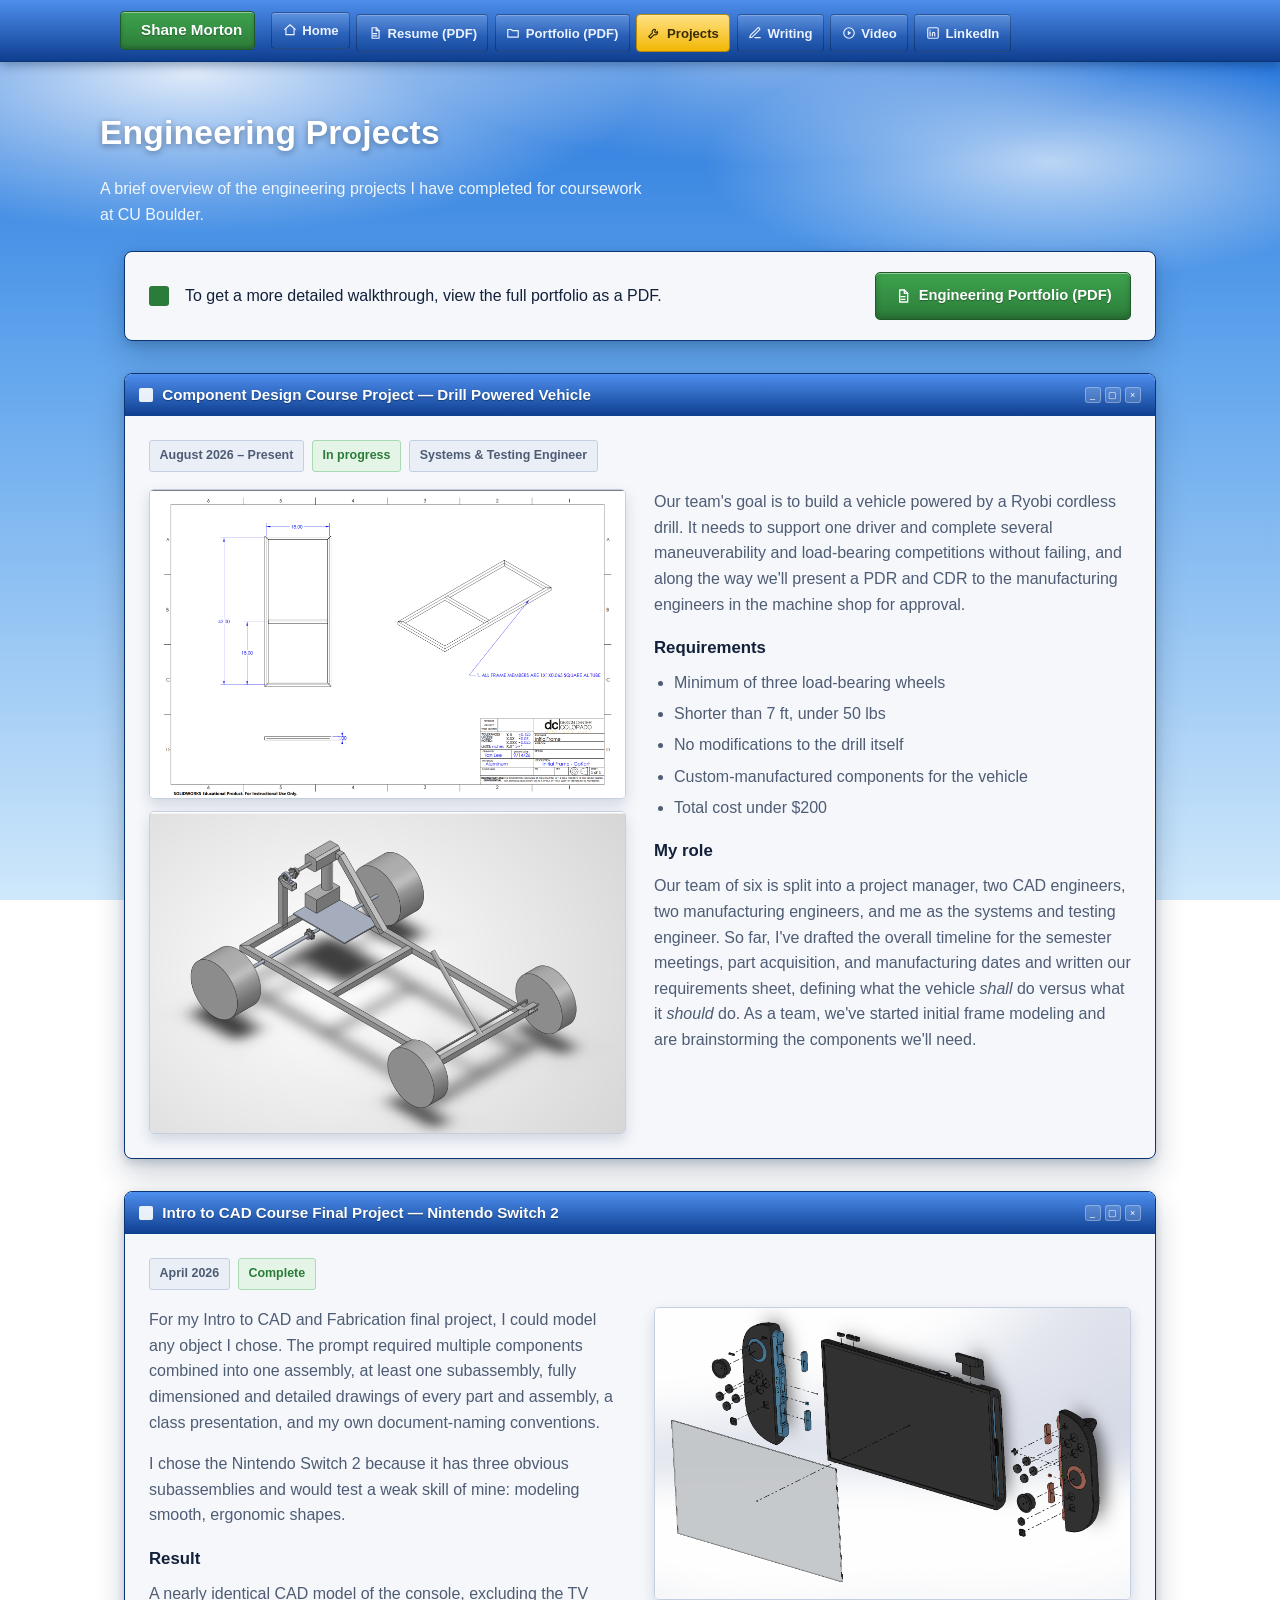
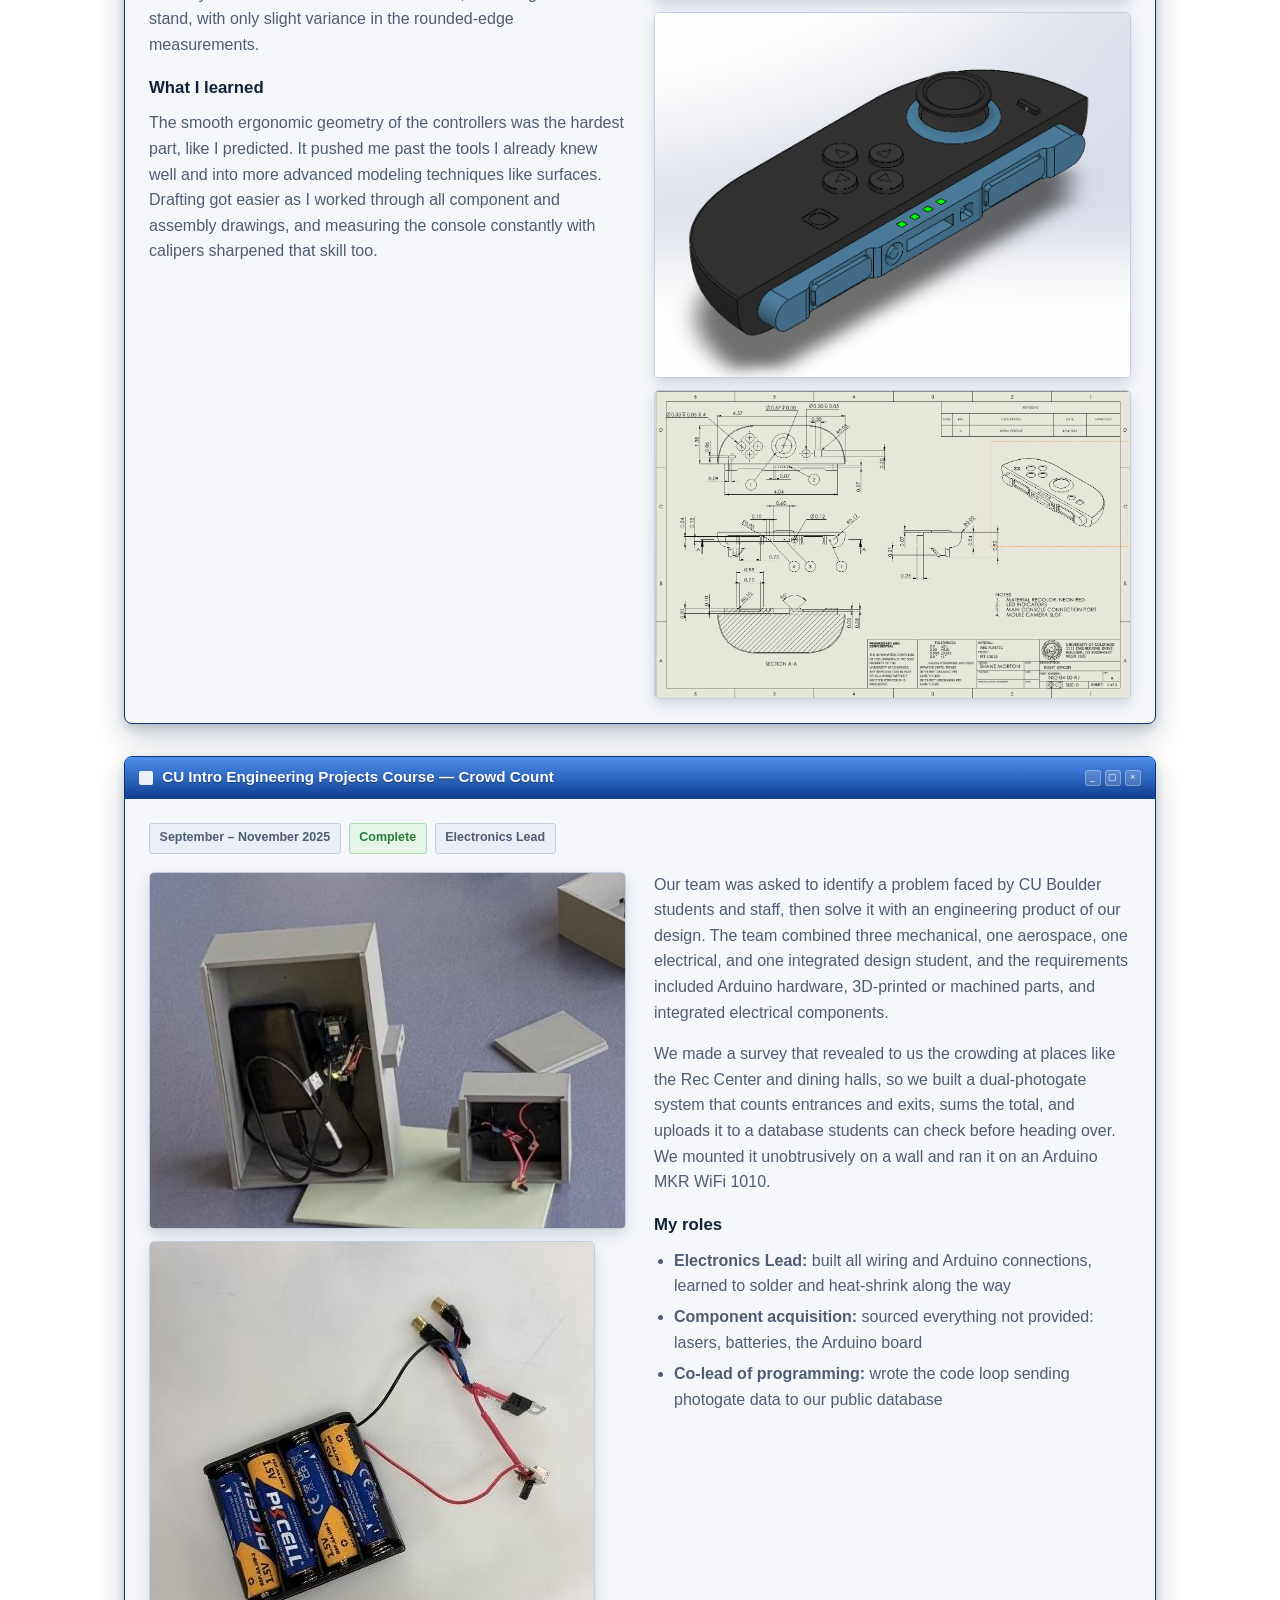
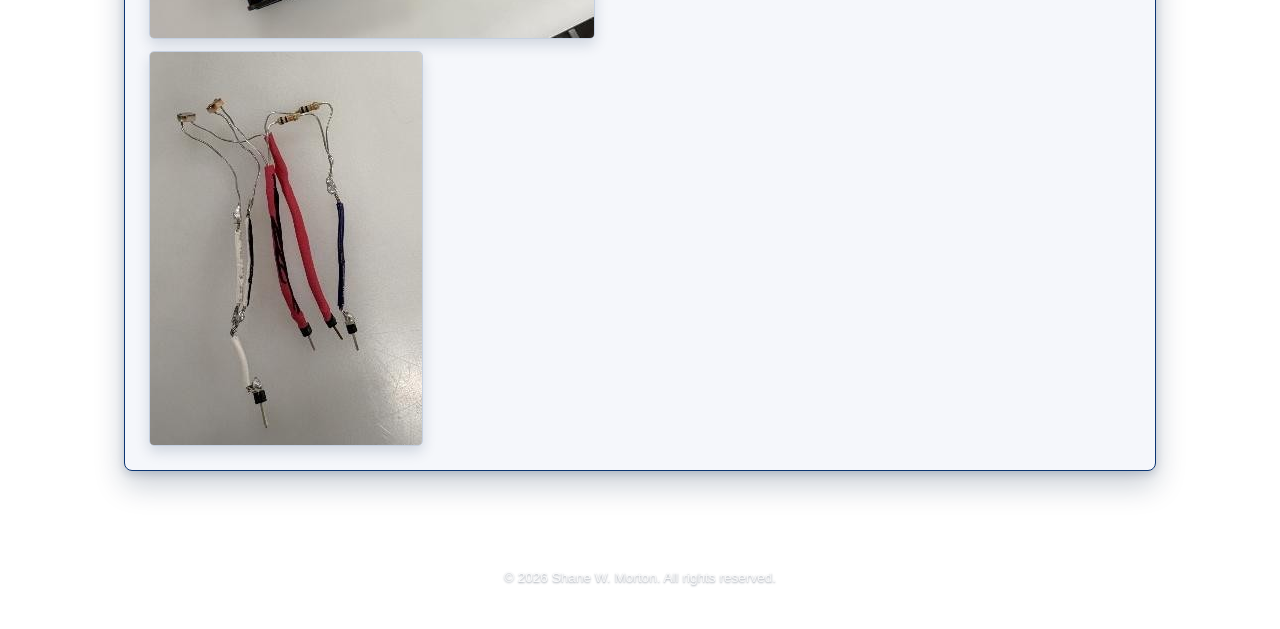
==== projects.html @ e3dc7303 "Update project description in projects.html" ====
<!DOCTYPE html>
<html lang="en">
<head>
<meta charset="UTF-8">
<meta name="viewport" content="width=device-width, initial-scale=1">
<title>Engineering Projects — Shane Morton</title>
<meta name="description" content="Engineering projects by Shane Morton: a drill-powered vehicle, a SolidWorks Nintendo Switch 2 model, and an Arduino-based crowd counter.">
<link rel="icon" href="data:image/svg+xml,%3Csvg xmlns='http://www.w3.org/2000/svg' viewBox='0 0 24 24'%3E%3Crect width='24' height='24' rx='5' fill='%230E3E8F'/%3E%3Cpath d='M6 8h12v9H6z' fill='%23fff'/%3E%3Cpath d='M6 8l3-3h6l3 3' fill='none' stroke='%23fff' stroke-width='1.5'/%3E%3C/svg%3E">
<link rel="stylesheet" href="assets/css/style.css">
</head>
<body>

<script data-goatcounter="https://shanemorton.goatcounter.com/count"
        async src="//gc.zgo.at/count.js"></script>
  
<header class="taskbar">
  <div class="taskbar__inner">
    <a class="taskbar__brand" href="index.html">
      <svg viewBox="0 0 24 24" fill="none" stroke="currentColor" stroke-width="2" stroke-linecap="round" stroke-linejoin="round"><rect x="3" y="4" width="18" height="16" rx="2"/><path d="M3 9h18"/></svg>
      Shane Morton
    </a>
    <ul class="taskbar__links" role="list">
      <li><a class="taskbar__link" href="index.html">
        <svg viewBox="0 0 24 24" fill="none" stroke="currentColor" stroke-width="2" stroke-linecap="round" stroke-linejoin="round"><path d="M3 11l9-8 9 8"/><path d="M5 10v10h14V10"/></svg>
        Home</a></li>
      <li><a class="taskbar__link" href="assets/docs/Shane-Morton-Resume.pdf" target="_blank" rel="noopener">
        <svg viewBox="0 0 24 24" fill="none" stroke="currentColor" stroke-width="2" stroke-linecap="round" stroke-linejoin="round"><path d="M7 3h7l5 5v13H7z"/><path d="M14 3v5h5"/><path d="M9 13h6M9 17h6"/></svg>
        Resume (PDF)</a></li>
      <li><a class="taskbar__link" href="assets/docs/Shane-Morton-Engineering-Portfolio.pdf" target="_blank" rel="noopener">
        <svg viewBox="0 0 24 24" fill="none" stroke="currentColor" stroke-width="2" stroke-linecap="round" stroke-linejoin="round"><path d="M3 6h6l2 2h10v11H3z"/></svg>
        Portfolio (PDF)</a></li>
      <li><a class="taskbar__link" href="projects.html" aria-current="page">
        <svg viewBox="0 0 24 24" fill="none" stroke="currentColor" stroke-width="2" stroke-linecap="round" stroke-linejoin="round"><path d="M14.7 6.3a4 4 0 00-5.4 5.4L3 18l3 3 6.3-6.3a4 4 0 005.4-5.4l-2.6 2.6-2-2z"/></svg>
        Projects</a></li>
      <li><a class="taskbar__link" href="writing.html">
        <svg viewBox="0 0 24 24" fill="none" stroke="currentColor" stroke-width="2" stroke-linecap="round" stroke-linejoin="round"><path d="M12 20h9"/><path d="M16.5 3.5a2.1 2.1 0 013 3L7 19l-4 1 1-4z"/></svg>
        Writing</a></li>
      <li><a class="taskbar__link" href="video.html">
        <svg viewBox="0 0 24 24" fill="none" stroke="currentColor" stroke-width="2" stroke-linecap="round" stroke-linejoin="round"><circle cx="12" cy="12" r="9"/><path d="M10 8l6 4-6 4z" fill="currentColor" stroke="none"/></svg>
        Video</a></li>
      <li><a class="taskbar__link" href="https://www.linkedin.com/in/shane-morton247" target="_blank" rel="noopener">
        <svg viewBox="0 0 24 24" fill="none" stroke="currentColor" stroke-width="2" stroke-linecap="round" stroke-linejoin="round"><rect x="3" y="3" width="18" height="18" rx="2"/><path d="M7 10v7M7 7v.01M11 17v-4a2 2 0 014 0v4M11 13v4"/></svg>
        LinkedIn</a></li>
    </ul>
  </div>
</header>

<main>

  <section class="page-hero container">
    <h1>Engineering Projects</h1>
    <p>A brief overview of the engineering projects I have completed for coursework at CU Boulder.</p>
  </section>

  <div class="container">

    <div class="win portfolio-cta">
      <div class="win__titlebar-icon" style="background:var(--accent-green-dark);width:20px;height:20px;border-radius:3px;"></div>
      <p style="margin:0;flex:1;color:var(--ink);">To get a more detailed walkthrough, view the full portfolio as a PDF.</p>
      <a class="btn btn--accent" href="assets/docs/Shane-Morton-Engineering-Portfolio.pdf" target="_blank" rel="noopener">
        <svg viewBox="0 0 24 24" fill="none" stroke="currentColor" stroke-width="2" stroke-linecap="round" stroke-linejoin="round"><path d="M7 3h7l5 5v13H7z"/><path d="M14 3v5h5"/><path d="M9 13h6M9 17h6"/></svg>
        Engineering Portfolio (PDF)
      </a>
    </div>

    <div class="projects-list">
      
      <!-- Project 1: Drill Powered Vehicle -->
      <article class="win" id="drill-vehicle">
        <div class="win__titlebar">
          <span class="win__titlebar-icon"></span>
          <span class="win__title">Component Design Course Project — Drill Powered Vehicle</span>
          <span class="win__controls">
            <span class="win__control">_</span><span class="win__control">▢</span><span class="win__control">×</span>
          </span>
        </div>
        <div class="win__body">
          <div class="project__meta">
            <span class="project__pill">August 2026 – Present</span>
            <span class="project__pill project__pill--status">In progress</span>
            <span class="project__pill">Systems &amp; Testing Engineer</span>
          </div>
          <div class="project__layout">
            <div class="project__media">
              <img src="assets/img/drill-vehicle-sketch.png" alt="Early CAD sketch and part drawing for the drill-powered vehicle frame">
              <img src="assets/img/Screenshot 2026-09-28 224056.png" alt="Early CAD sketch and part drawing for the drill-powered vehicle frame">
            </div>
            <div class="project__text">
              <p>Our team's goal is to build a vehicle powered by a Ryobi cordless drill. It needs to support one driver and complete several maneuverability and load-bearing competitions without failing, and along the way we'll present a PDR and CDR to the manufacturing engineers in the machine shop for approval.</p>
              <h3>Requirements</h3>
              <ul>
                <li>Minimum of three load-bearing wheels</li>
                <li>Shorter than 7 ft, under 50 lbs</li>
                <li>No modifications to the drill itself</li>
                <li>Custom-manufactured components for the vehicle</li>
                <li>Total cost under $200</li>
              </ul>
              <h3>My role</h3>
              <p>Our team of six is split into a project manager, two CAD engineers, two manufacturing engineers, and me as the systems and testing engineer. So far, I've drafted the overall timeline for the semester meetings, part acquisition, and manufacturing dates and written our requirements sheet, defining what the vehicle <em>shall</em> do versus what it <em>should</em> do. As a team, we've started initial frame modeling and are brainstorming the components we'll need.</p>
            </div>
          </div>
        </div>
      </article>

      <!-- Project 2: Nintendo Switch 2 -->
      <article class="win" id="switch2">
        <div class="win__titlebar">
          <span class="win__titlebar-icon"></span>
          <span class="win__title">Intro to CAD Course Final Project — Nintendo Switch 2</span>
          <span class="win__controls">
            <span class="win__control">_</span><span class="win__control">▢</span><span class="win__control">×</span>
          </span>
        </div>
        <div class="win__body">
          <div class="project__meta">
            <span class="project__pill">April 2026</span>
            <span class="project__pill project__pill--status">Complete</span>
          </div>
          <div class="project__layout project__layout--reverse">
            <div class="project__media">
              <img src="assets/img/switch2-exploded-render.png" alt="Exploded render of the full Nintendo Switch 2 SolidWorks assembly">
              <img src="assets/img/switch2-controller-render.png" alt="Rendered CAD model of a Joy-Con style controller">
              <img src="assets/img/switch2-detail-drawing.png" alt="Fully dimensioned engineering drawing of the controller">
            </div>
            <div class="project__text">
              <p>For my Intro to CAD and Fabrication final project, I could model any object I chose. The prompt required multiple components combined into one assembly, at least one subassembly, fully dimensioned and detailed drawings of every part and assembly, a class presentation, and my own document-naming conventions.</p>
              <p>I chose the Nintendo Switch 2 because it has three obvious subassemblies and would test a weak skill of mine: modeling smooth, ergonomic shapes.</p>
              <h3>Result</h3>
              <p>A nearly identical CAD model of the console, excluding the TV stand, with only slight variance in the rounded-edge measurements.</p>
              <h3>What I learned</h3>
              <p>The smooth ergonomic geometry of the controllers was the hardest part, like I predicted. It pushed me past the tools I already knew well and into more advanced modeling techniques like surfaces. Drafting got easier as I worked through all component and assembly drawings, and measuring the console constantly with calipers sharpened that skill too.</p>
            </div>
          </div>
        </div>
      </article>

      <!-- Project 3: Crowd Count -->
      <article class="win" id="crowd-count">
        <div class="win__titlebar">
          <span class="win__titlebar-icon"></span>
          <span class="win__title">CU Intro Engineering Projects Course — Crowd Count</span>
          <span class="win__controls">
            <span class="win__control">_</span><span class="win__control">▢</span><span class="win__control">×</span>
          </span>
        </div>
        <div class="win__body">
          <div class="project__meta">
            <span class="project__pill">September – November 2025</span>
            <span class="project__pill project__pill--status">Complete</span>
            <span class="project__pill">Electronics Lead</span>
          </div>
          <div class="project__layout">
            <div class="project__media">
              <img src="assets/img/crowdcount-enclosure.png" alt="Assembled electronics enclosure for the crowd-counting device">
              <img src="assets/img/crowdcount-battery-pack.png" alt="Battery pack and wiring for the crowd-counting device">
              <img src="assets/img/crowdcount-photogate-wiring.png" alt="Photogate sensor wiring">
            </div>
            <div class="project__text">
              <p>Our team was asked to identify a problem faced by CU Boulder students and staff, then solve it with an engineering product of our design. The team combined three mechanical, one aerospace, one electrical, and one integrated design student, and the requirements included Arduino hardware, 3D-printed or machined parts, and integrated electrical components.</p>
              <p>We made a survey that revealed to us the crowding at places like the Rec Center and dining halls, so we built a dual-photogate system that counts entrances and exits, sums the total, and uploads it to a database students can check before heading over. We mounted it unobtrusively on a wall and ran it on an Arduino MKR WiFi 1010.</p>
              <h3>My roles</h3>
              <ul>
                <li><strong>Electronics Lead:</strong> built all wiring and Arduino connections, learned to solder and heat-shrink along the way</li>
                <li><strong>Component acquisition:</strong> sourced everything not provided: lasers, batteries, the Arduino board</li>
                <li><strong>Co-lead of programming:</strong> wrote the code loop sending photogate data to our public database</li>
              </ul>
            </div>
          </div>
        </div>
      </article>

    </div>
  </div>
</main>

<footer class="site-footer">
  <p>&copy; 2026 Shane W. Morton. All rights reserved.</p>
</footer>

</body>
</html>
---- assets/css/style.css ----
/* =========================================================
   Shane Morton — Personal Site
   Theme: retro desktop-OS "windows" (inspired by classic
   Windows XP-era chrome — gradient title bars, beveled
   buttons, sky wallpaper) applied to a modern layout.
   ========================================================= */

:root{
  /* -- palette -- */
  --sky-top:    #1E6FD9;
  --sky-mid:    #5EA3EC;
  --sky-bottom: #CFE8FB;

  --chrome-1:   #4E8FEE;   /* titlebar gradient top */
  --chrome-2:   #0E3E8F;   /* titlebar gradient bottom */
  --chrome-line:#0B3573;   /* window border */

  --panel:      #F5F7FB;   /* window body background */
  --panel-alt:  #E9EEF7;   /* subtle inset panels */

  --ink:        #12203A;
  --ink-muted:  #4E5C74;
  --ink-soft:   #7182A0;

  --accent-green:      #3EA34E;
  --accent-green-dark: #2C7C39;
  --accent-gold:       #F2B705;

  --radius-win: 8px;
  --shadow-win: 0 14px 30px rgba(9,32,66,.22), 0 3px 8px rgba(9,32,66,.16);

  --content-w: 1080px;
  --font: Tahoma, "Segoe UI", Verdana, Arial, sans-serif;
}

*, *::before, *::after{ box-sizing: border-box; }

html{ scroll-behavior: smooth; }

body{
  margin: 0;
  min-height: 100vh;
  font-family: var(--font);
  color: var(--ink);
  line-height: 1.6;
  background:
    radial-gradient(ellipse 60% 30% at 15% 8%,  rgba(255,255,255,.85) 0%, rgba(255,255,255,0) 60%),
    radial-gradient(ellipse 45% 22% at 82% 18%, rgba(255,255,255,.65) 0%, rgba(255,255,255,0) 60%),
    radial-gradient(ellipse 50% 24% at 60% 4%,  rgba(255,255,255,.5)  0%, rgba(255,255,255,0) 60%),
    linear-gradient(180deg, var(--sky-top) 0%, var(--sky-mid) 38%, var(--sky-bottom) 100%);
  background-attachment: fixed;
}

img{ max-width: 100%; display: block; }

a{ color: inherit; }

h1, h2, h3{
  margin: 0 0 .5em;
  font-weight: 700;
  color: var(--ink);
}
h1{ font-size: 2.1rem; letter-spacing: .2px; }
h2{ font-size: 1.4rem; }
h3{ font-size: 1.05rem; }
p{ margin: 0 0 1em; color: var(--ink-muted); }
p:last-child{ margin-bottom: 0; }

ul{ margin: 0 0 1em; padding-left: 1.25em; color: var(--ink-muted); }
ul:last-child{ margin-bottom: 0; }
li + li{ margin-top: .35em; }

.container{
  max-width: var(--content-w);
  margin: 0 auto;
  padding: 0 1.5rem;
}

:focus-visible{
  outline: 3px solid var(--accent-gold);
  outline-offset: 2px;
}

/* =========================================================
   Taskbar / top navigation (always visible)
   ========================================================= */

.taskbar{
  position: sticky;
  top: 0;
  z-index: 100;
  background: linear-gradient(180deg, var(--chrome-1) 0%, var(--chrome-2) 100%);
  border-bottom: 1px solid var(--chrome-line);
  box-shadow: 0 3px 10px rgba(8,26,58,.35);
}

.taskbar__inner{
  max-width: var(--content-w);
  margin: 0 auto;
  padding: .55rem 1.25rem;
  display: flex;
  align-items: center;
  gap: 1rem;
}

.taskbar__brand{
  flex: 0 0 auto;
  display: inline-flex;
  align-items: center;
  gap: .5rem;
  padding: .4rem .75rem;
  border-radius: 4px;
  background: linear-gradient(180deg, var(--accent-green) 0%, var(--accent-green-dark) 100%);
  border: 1px solid #1F5A28;
  box-shadow: inset 0 1px 0 rgba(255,255,255,.45), inset 0 -2px 4px rgba(0,0,0,.2);
  color: #fff;
  font-weight: 700;
  font-size: .95rem;
  text-decoration: none;
  text-shadow: 0 1px 1px rgba(0,0,0,.3);
  white-space: nowrap;
}
.taskbar__brand:hover{ filter: brightness(1.06); }

.taskbar__links{
  display: flex;
  align-items: center;
  gap: .4rem;
  list-style: none;
  margin: 0;
  padding: 0;
  overflow-x: auto;
  scrollbar-width: none;
}
.taskbar__links::-webkit-scrollbar{ display: none; }

.taskbar__link{
  display: inline-flex;
  align-items: center;
  gap: .35rem;
  white-space: nowrap;
  padding: .45rem .65rem;
  border-radius: 4px;
  border: 1px solid rgba(8,26,58,.4);
  background: linear-gradient(180deg, rgba(255,255,255,.16) 0%, rgba(255,255,255,0) 60%);
  color: #EAF1FF;
  font-size: .82rem;
  font-weight: 600;
  text-decoration: none;
  box-shadow: inset 0 1px 0 rgba(255,255,255,.22);
}
.taskbar__link svg{ width: 14px; height: 14px; flex: 0 0 auto; }
.taskbar__link:hover{
  background: linear-gradient(180deg, rgba(255,255,255,.32) 0%, rgba(255,255,255,.05) 60%);
}
.taskbar__link[aria-current="page"]{
  background: linear-gradient(180deg, #FFE184 0%, var(--accent-gold) 100%);
  border-color: #B4880A;
  color: #3A2C00;
  text-shadow: none;
}

/* =========================================================
   Buttons (general beveled style)
   ========================================================= */

.btn{
  display: inline-flex;
  align-items: center;
  gap: .5rem;
  padding: .7rem 1.15rem;
  border-radius: 5px;
  border: 1px solid var(--chrome-line);
  background: linear-gradient(180deg, var(--chrome-1) 0%, var(--chrome-2) 100%);
  box-shadow: inset 0 1px 0 rgba(255,255,255,.45), inset 0 -3px 6px rgba(0,0,0,.2);
  color: #fff;
  font-family: var(--font);
  font-weight: 700;
  font-size: .92rem;
  text-decoration: none;
  text-shadow: 0 1px 1px rgba(0,0,0,.3);
  cursor: pointer;
}
.btn svg{ width: 16px; height: 16px; }
.btn:hover{ filter: brightness(1.08); }
.btn:active{ box-shadow: inset 0 2px 6px rgba(0,0,0,.35); }

.btn--accent{
  background: linear-gradient(180deg, var(--accent-green) 0%, var(--accent-green-dark) 100%);
  border-color: #1F5A28;
}

.btn--ghost{
  background: var(--panel-alt);
  color: var(--ink);
  border-color: #B9C4D6;
  box-shadow: inset 0 1px 0 #fff, inset 0 -2px 4px rgba(9,32,66,.08);
  text-shadow: none;
}

/* =========================================================
   Window component — the core reusable "app window"
   ========================================================= */

.win{
  background: var(--panel);
  border: 1px solid var(--chrome-line);
  border-radius: var(--radius-win);
  box-shadow: var(--shadow-win);
  overflow: hidden;
}

.win__titlebar{
  display: flex;
  align-items: center;
  gap: .55rem;
  padding: .55rem .9rem;
  background: linear-gradient(180deg, var(--chrome-1) 0%, var(--chrome-2) 100%);
  color: #fff;
  border: 0;
  width: 100%;
  text-align: left;
  font-family: var(--font);
  cursor: default;
}
button.win__titlebar{ cursor: pointer; }

.win__titlebar-icon{
  width: 14px; height: 14px; flex: 0 0 auto;
  background: rgba(255,255,255,.9);
  border-radius: 2px;
}

.win__title{
  flex: 1;
  font-weight: 700;
  font-size: .95rem;
  text-shadow: 0 1px 1px rgba(0,0,0,.35);
}

.win__controls{
  display: flex;
  gap: 4px;
  flex: 0 0 auto;
}
.win__control{
  width: 16px; height: 16px;
  border-radius: 3px;
  background: rgba(255,255,255,.16);
  border: 1px solid rgba(255,255,255,.3);
  display: flex; align-items: center; justify-content: center;
  font-size: 9px;
  line-height: 1;
  color: #fff;
}

.win__body{
  padding: 1.5rem;
}

/* =========================================================
   Page hero (non-home pages)
   ========================================================= */

.page-hero{
  padding: 2.75rem 0 1.5rem;
  color: #fff;
}
.page-hero h1{
  color: #fff;
  text-shadow: 0 2px 6px rgba(6,20,46,.4);
}
.page-hero p{
  color: rgba(255,255,255,.9);
  max-width: 62ch;
}

main{ display: block; padding-bottom: 3.5rem; }

/* =========================================================
   Homepage — hero
   ========================================================= */

.hero{
  padding: 3rem 0 2rem;
  text-align: left;
  color: #fff;
}
.hero__eyebrow{
  display: inline-block;
  font-size: .85rem;
  font-weight: 700;
  color: #EAF1FF;
  background: rgba(8,26,58,.3);
  border: 1px solid rgba(255,255,255,.35);
  border-radius: 4px;
  padding: .25rem .6rem;
  margin-bottom: .9rem;
}
.hero h1{
  font-size: 2.5rem;
  color: #fff;
  text-shadow: 0 2px 8px rgba(6,20,46,.45);
  margin-bottom: .3rem;
}
.hero p{
  font-size: 1.05rem;
  color: rgba(255,255,255,.92);
  max-width: 60ch;
}

/* =========================================================
   About section
   ========================================================= */

#about{ padding-bottom: 1rem; }

.about-window .win__body{
  display: grid;
  grid-template-columns: 220px 1fr;
  gap: 2rem;
  align-items: start;
}
.about__photo{
  width: 100%;
  border-radius: 5px;
  border: 4px solid #fff;
  box-shadow: 0 6px 16px rgba(9,32,66,.25);
}
.about__content :is(h2,h3){ color: var(--ink); }

@media (max-width: 700px){
  .about-window .win__body{
    grid-template-columns: 1fr;
  }
  .about__photo{ max-width: 220px; margin: 0 auto; }
}

/* =========================================================
   Trifold — featured work grid
   ========================================================= */

.trifold{ padding: 2.5rem 0 3rem; }
.trifold > h2{
  color: #fff;
  text-shadow: 0 2px 6px rgba(6,20,46,.4);
}
.trifold__grid{
  display: grid;
  grid-template-columns: repeat(3, 1fr);
  gap: 1.5rem;
}
@media (max-width: 800px){
  .trifold__grid{ grid-template-columns: 1fr; }
}

.trifold__card{ text-decoration: none; display: block; }
.trifold__card .win{ transition: transform .15s ease, box-shadow .15s ease; }
.trifold__card:hover .win{
  transform: translateY(-3px);
  box-shadow: 0 20px 36px rgba(9,32,66,.3), 0 4px 10px rgba(9,32,66,.2);
}

.trifold__media{
  aspect-ratio: 4 / 3;
  overflow: hidden;
  background: var(--panel-alt);
  display: flex; align-items: center; justify-content: center;
}
.trifold__media img{ width: 100%; height: 100%; object-fit: cover; }
.trifold__media--placeholder{
  color: var(--ink-soft);
}
.trifold__media--placeholder svg{ width: 48px; height: 48px; }

.trifold__body{ padding: 1rem 1.1rem 1.2rem; }
.trifold__kicker{
  font-size: .78rem;
  font-weight: 700;
  color: var(--accent-green-dark);
  margin-bottom: .3rem;
}
.trifold__title{ font-weight: 700; color: var(--ink); margin-bottom: .3rem; }
.trifold__desc{ font-size: .9rem; margin: 0; color: var(--ink-muted); }

/* =========================================================
   Projects page
   ========================================================= */

.projects-list{
  display: flex;
  flex-direction: column;
  gap: 2rem;
  padding-bottom: 1rem;
}

.project__meta{
  display: flex;
  flex-wrap: wrap;
  gap: .5rem;
  margin-bottom: 1.1rem;
}
.project__pill{
  font-size: .78rem;
  font-weight: 700;
  padding: .3rem .6rem;
  border-radius: 3px;
  background: var(--panel-alt);
  border: 1px solid #C4D0E2;
  color: var(--ink-muted);
}
.project__pill--status{
  background: #E4F5E7;
  border-color: #A9DAB2;
  color: var(--accent-green-dark);
}

.project__layout{
  display: grid;
  grid-template-columns: 1fr 1fr;
  gap: 1.75rem;
  align-items: start;
}
.project__layout--reverse .project__media{ order: 2; }
@media (max-width: 780px){
  .project__layout, .project__layout--reverse .project__media{ order: initial; }
  .project__layout{ grid-template-columns: 1fr; }
}

.project__media img{
  border-radius: 5px;
  border: 1px solid #C4D0E2;
  box-shadow: 0 6px 14px rgba(9,32,66,.15);
  margin-bottom: .75rem;
}
.project__media img:last-child{ margin-bottom: 0; }

.project__text h3{ margin-top: 1.1rem; }
.project__text h3:first-child{ margin-top: 0; }

.portfolio-cta{
  display: flex;
  flex-wrap: wrap;
  align-items: center;
  gap: 1rem;
  padding: 1.25rem 1.5rem;
  margin-bottom: 2rem;
}

/* =========================================================
   Writing page — accordion
   ========================================================= */

.accordion{
  display: flex;
  flex-direction: column;
  gap: 1rem;
}

.accordion-header{
  justify-content: flex-start;
}
.accordion-icon{
  position: relative;
  margin-left: auto;
  width: 16px; height: 16px;
  flex: 0 0 auto;
  transition: transform .2s ease;
}
.accordion-icon::before,
.accordion-icon::after{
  content: "";
  position: absolute;
  background: #fff;
  border-radius: 1px;
}
.accordion-icon::before{ left: 50%; top: 1px; bottom: 1px; width: 2px; transform: translateX(-50%); }
.accordion-icon::after{ top: 50%; left: 1px; right: 1px; height: 2px; transform: translateY(-50%); }
.accordion-header.is-open .accordion-icon{ transform: rotate(45deg); }

.accordion-panel{
  max-height: 0;
  overflow: hidden;
  transition: max-height .3s ease;
}
.accordion-panel__inner{
  padding: 1.5rem;
}
.accordion-meta{
  font-size: .85rem;
  font-weight: 700;
  color: var(--accent-green-dark);
  margin-bottom: .75rem;
}

@media (prefers-reduced-motion: reduce){
  .accordion-panel{ transition: none; }
  html{ scroll-behavior: auto; }
}

/* =========================================================
   Video page
   ========================================================= */

.quicklinks{
  display: flex;
  flex-wrap: wrap;
  gap: .85rem;
  margin-top: 1.25rem;
}

.video-grid{
  display: grid;
  grid-template-columns: repeat(3, 1fr);
  gap: 1.5rem;
}
@media (max-width: 900px){
  .video-grid{ grid-template-columns: 1fr; }
}

.video-embed{
  position: relative;
  width: 100%;
  aspect-ratio: 16 / 9;
  background: #000;
}
.video-embed iframe{
  position: absolute; inset: 0;
  width: 100%; height: 100%;
  border: 0;
}
.video-caption{ padding: .9rem 1.1rem 1.1rem; }
.video-caption p{ margin: 0; font-size: .88rem; }

/* =========================================================
   Footer
   ========================================================= */

footer.site-footer{
  padding: 1.5rem 0 2.5rem;
  text-align: center;
}
footer.site-footer p{
  color: rgba(255,255,255,.85);
  font-size: .85rem;
  text-shadow: 0 1px 2px rgba(6,20,46,.4);
}

/* customization notice block used inside placeholder content */
.note{
  display: block;
  margin-top: .5rem;
  padding: .6rem .8rem;
  background: #FFF7DD;
  border: 1px dashed #D9B94A;
  border-radius: 4px;
  color: #6B5A16;
  font-size: .85rem;
}
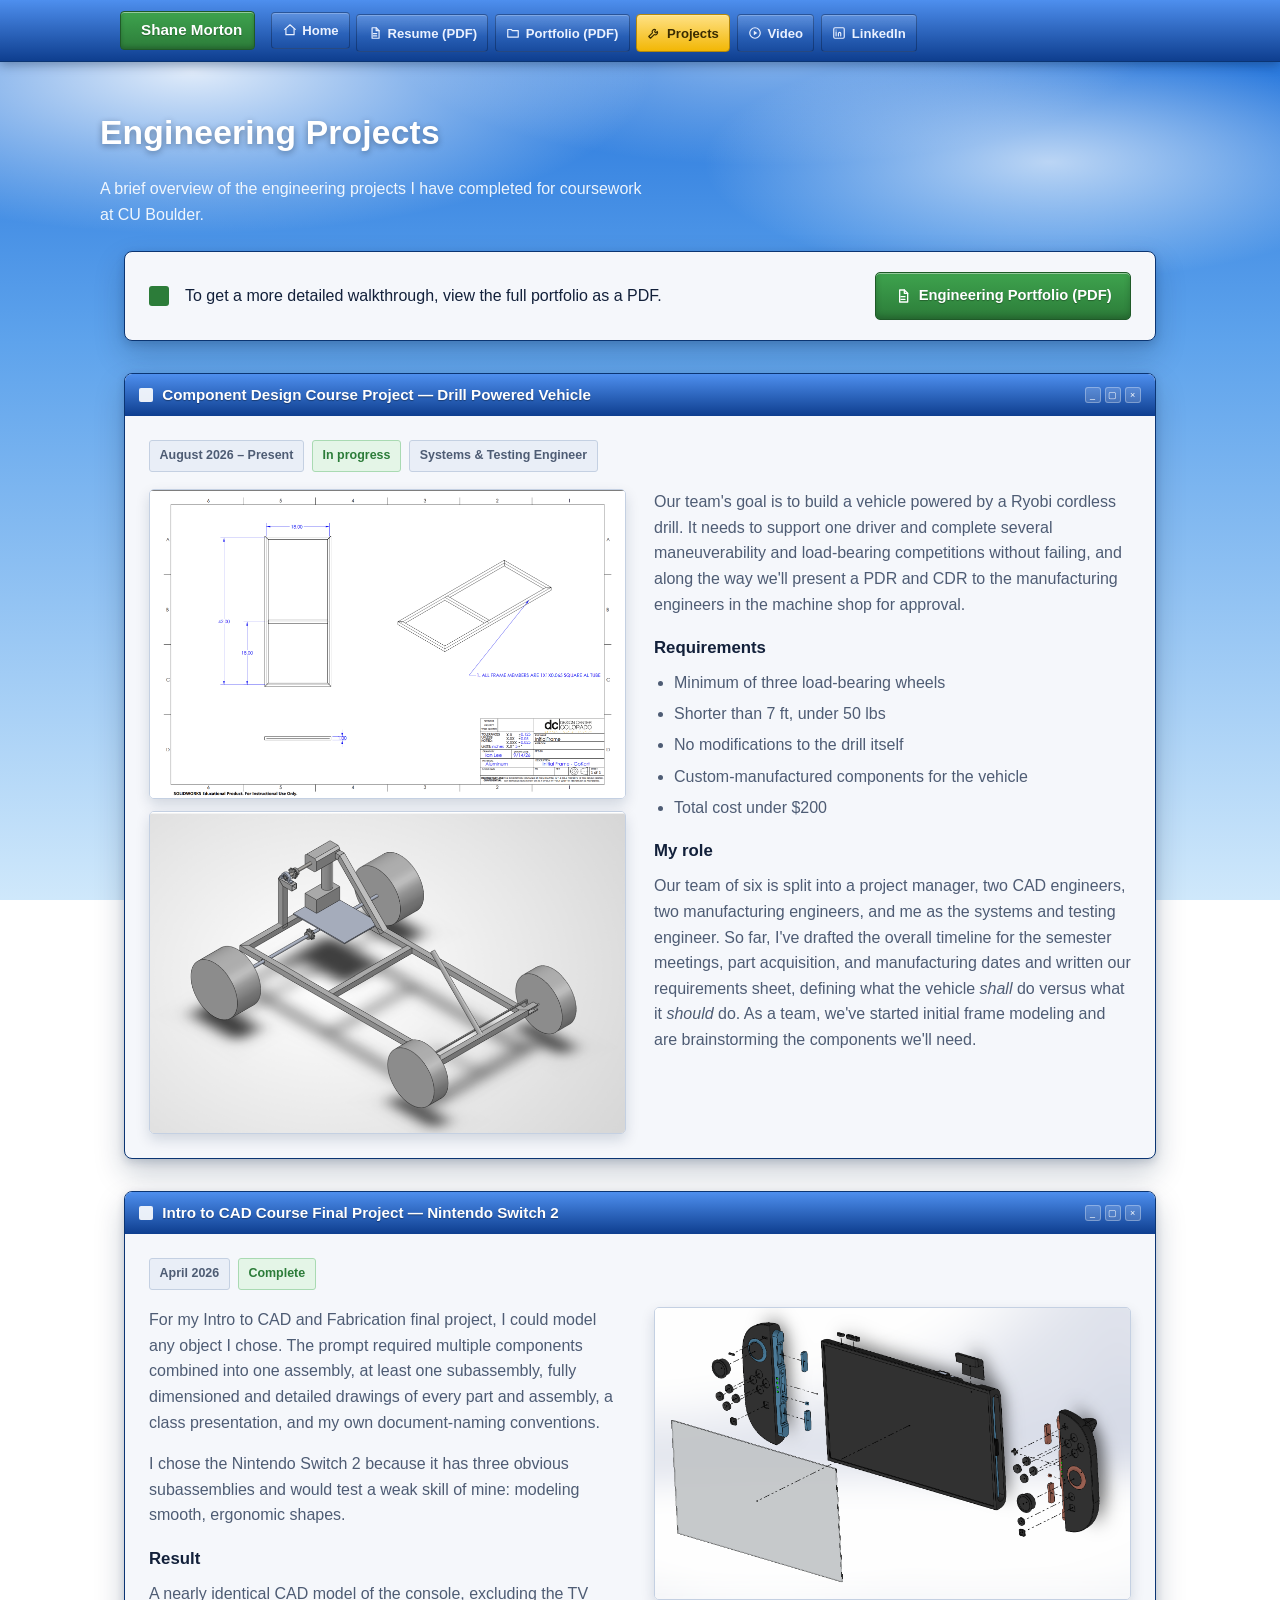
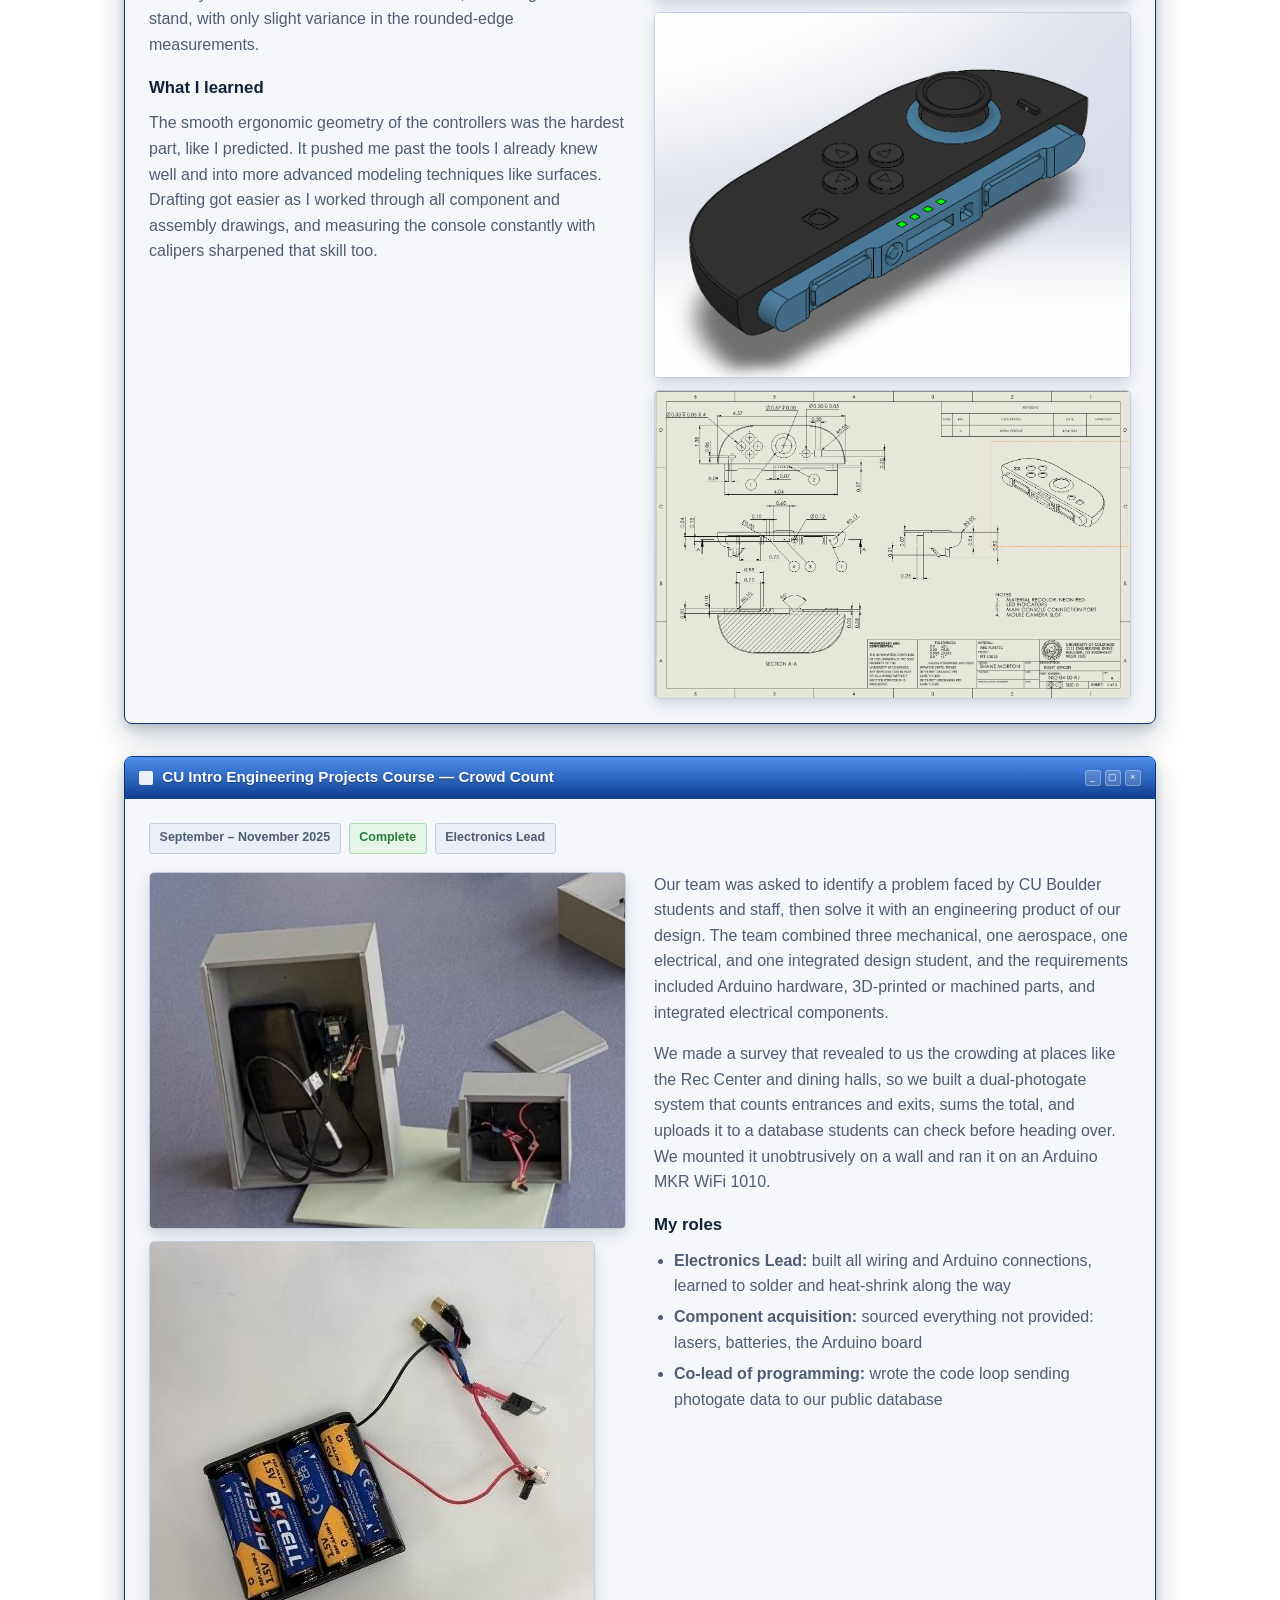
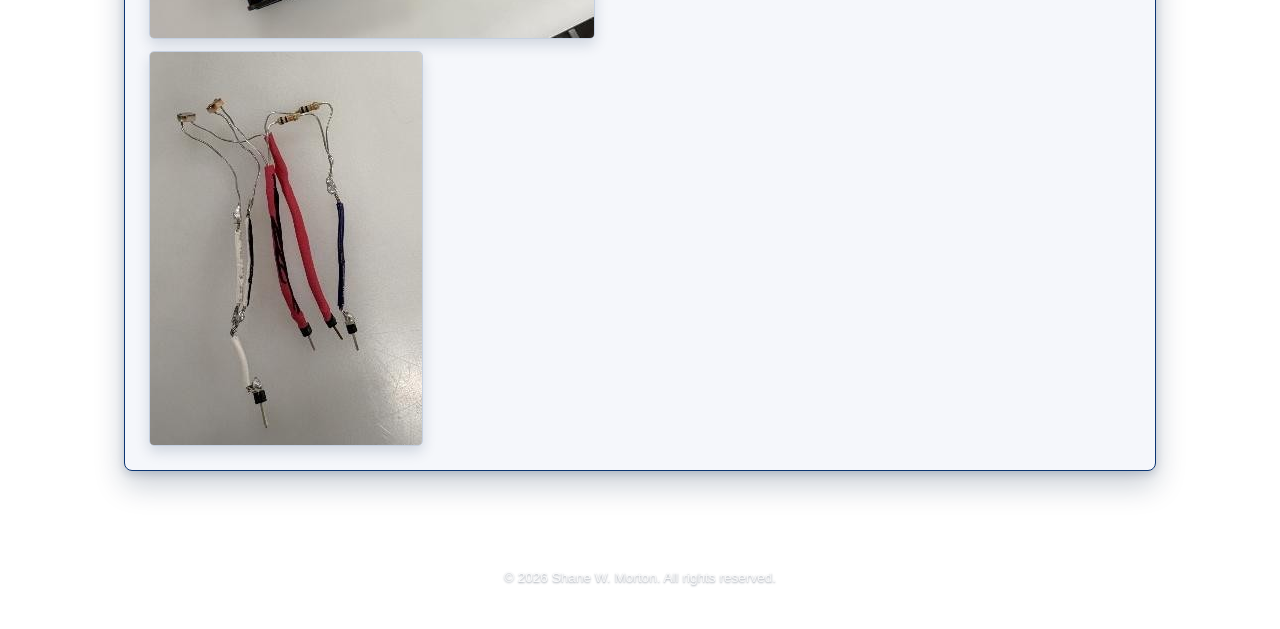
==== commit be39ab8d: "Remove 'Writing' link from projects.html Removed the 'Writing' link from the taskbar." ====
--- a/projects.html
+++ b/projects.html
@@ -32,9 +32,6 @@
       <li><a class="taskbar__link" href="projects.html" aria-current="page">
         <svg viewBox="0 0 24 24" fill="none" stroke="currentColor" stroke-width="2" stroke-linecap="round" stroke-linejoin="round"><path d="M14.7 6.3a4 4 0 00-5.4 5.4L3 18l3 3 6.3-6.3a4 4 0 005.4-5.4l-2.6 2.6-2-2z"/></svg>
         Projects</a></li>
-      <li><a class="taskbar__link" href="writing.html">
-        <svg viewBox="0 0 24 24" fill="none" stroke="currentColor" stroke-width="2" stroke-linecap="round" stroke-linejoin="round"><path d="M12 20h9"/><path d="M16.5 3.5a2.1 2.1 0 013 3L7 19l-4 1 1-4z"/></svg>
-        Writing</a></li>
       <li><a class="taskbar__link" href="video.html">
         <svg viewBox="0 0 24 24" fill="none" stroke="currentColor" stroke-width="2" stroke-linecap="round" stroke-linejoin="round"><circle cx="12" cy="12" r="9"/><path d="M10 8l6 4-6 4z" fill="currentColor" stroke="none"/></svg>
         Video</a></li>
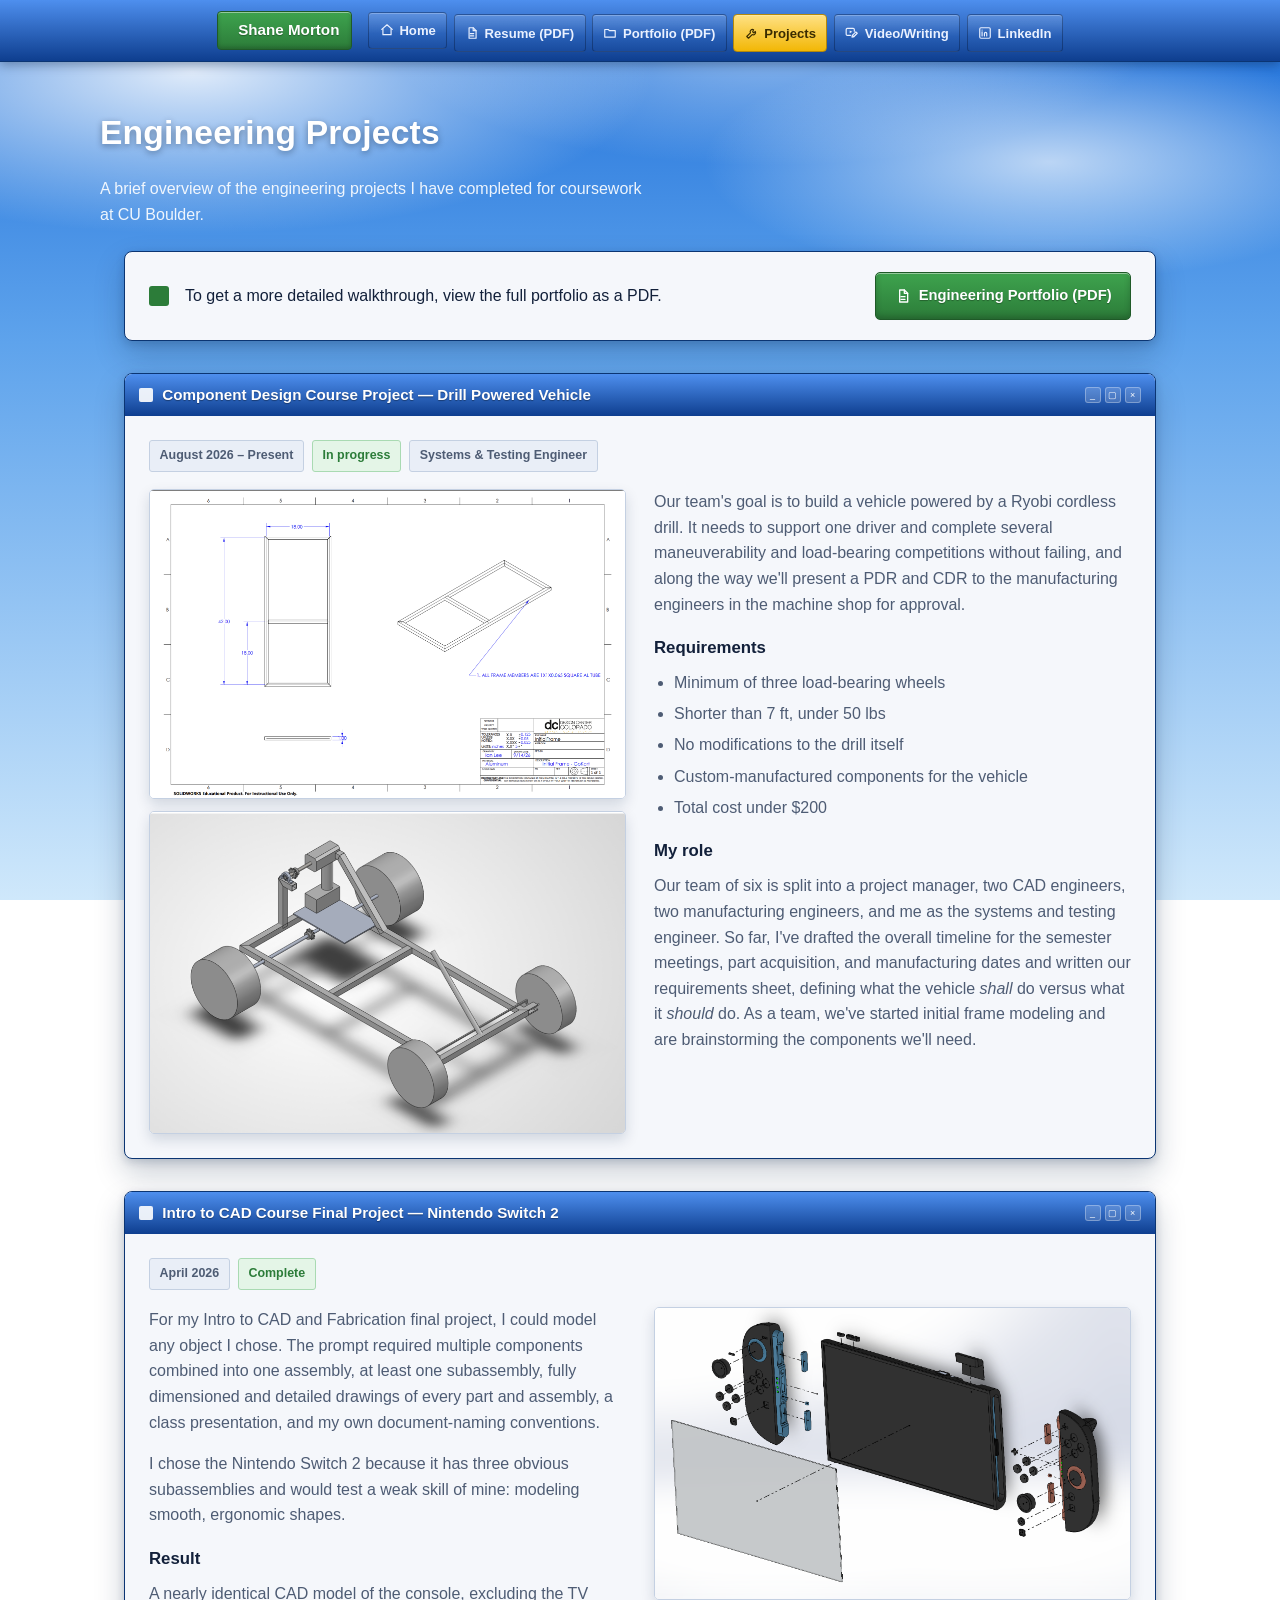
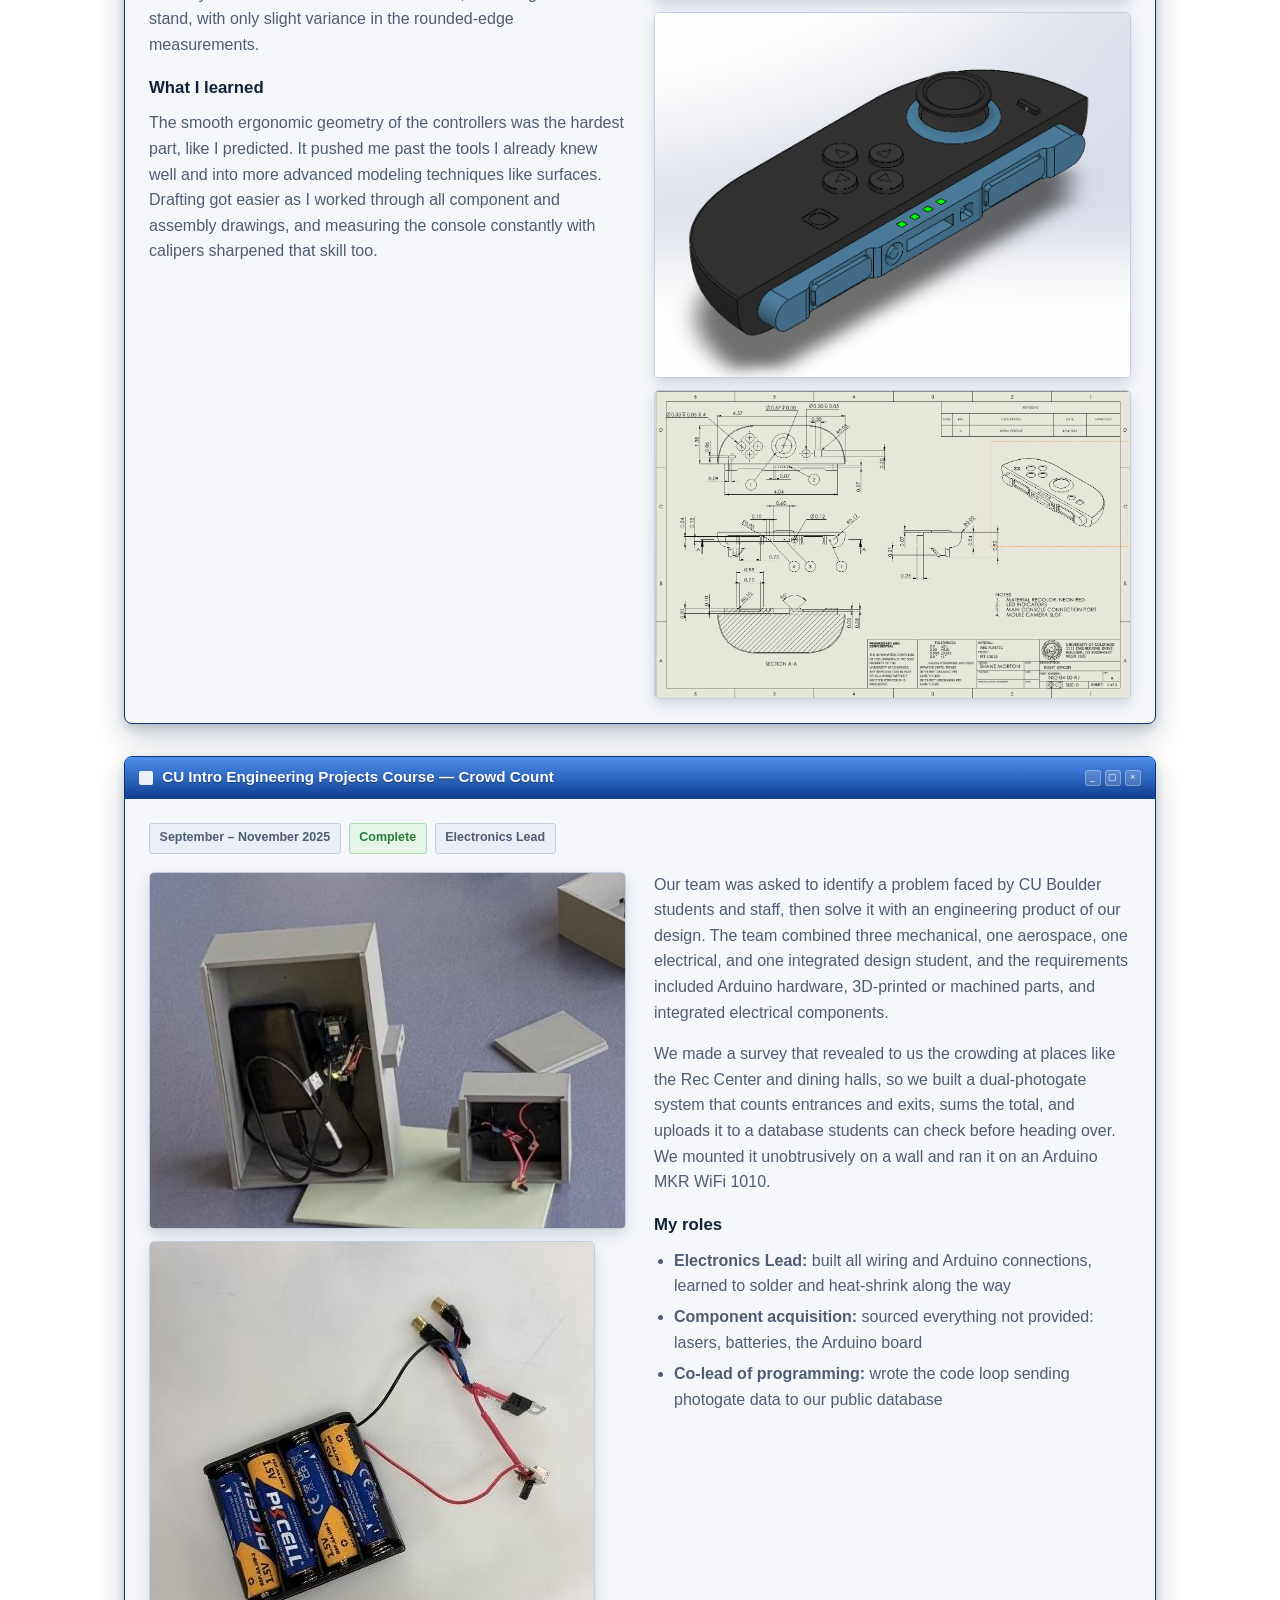
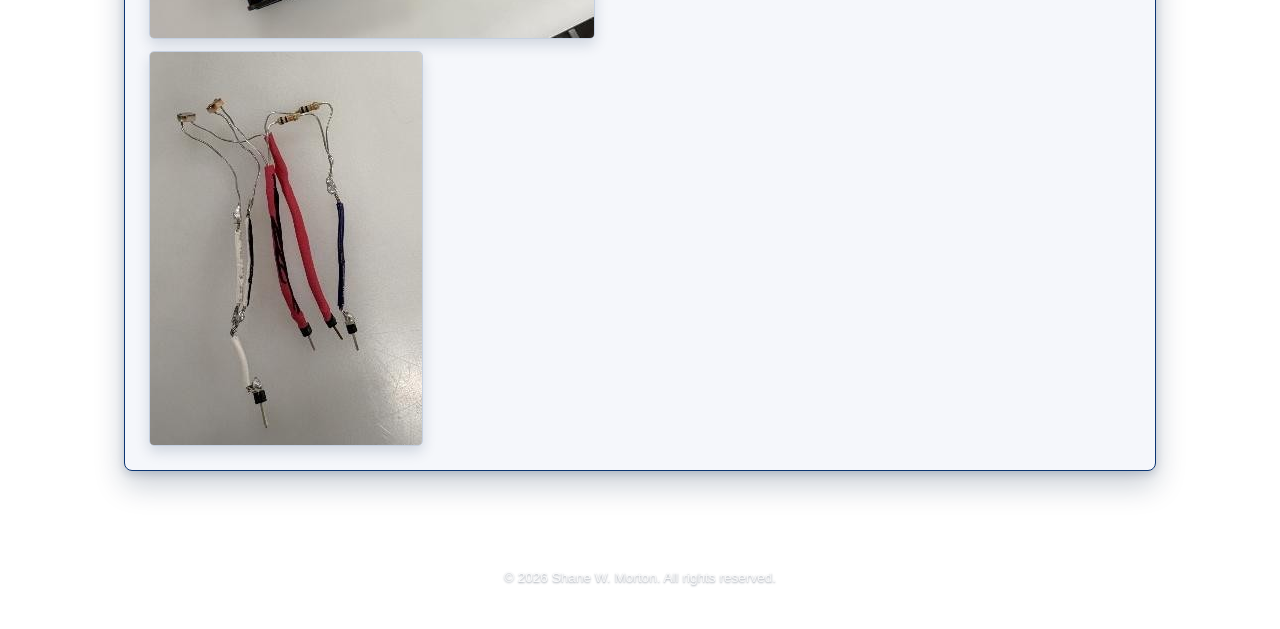
==== commit ab9615b1: "Update video link to 'Video/Writing'" ====
--- a/projects.html
+++ b/projects.html
@@ -33,8 +33,8 @@
         <svg viewBox="0 0 24 24" fill="none" stroke="currentColor" stroke-width="2" stroke-linecap="round" stroke-linejoin="round"><path d="M14.7 6.3a4 4 0 00-5.4 5.4L3 18l3 3 6.3-6.3a4 4 0 005.4-5.4l-2.6 2.6-2-2z"/></svg>
         Projects</a></li>
       <li><a class="taskbar__link" href="video.html">
-        <svg viewBox="0 0 24 24" fill="none" stroke="currentColor" stroke-width="2" stroke-linecap="round" stroke-linejoin="round"><circle cx="12" cy="12" r="9"/><path d="M10 8l6 4-6 4z" fill="currentColor" stroke="none"/></svg>
-        Video</a></li>
+        <svg viewBox="0 0 24 24" fill="none" stroke="currentColor" stroke-width="2" stroke-linecap="round" stroke-linejoin="round"><path d="M16 9V6a2 2 0 0 0-2-2H4a2 2 0 0 0-2 2v8a2 2 0 0 0 2 2h5.5"/><path d="M8 7.5l4.5 2.5-4.5 2.5z" fill="currentColor" stroke="none"/><path d="M12 19l.57-2.97 6.01-6.01 2.4 2.4-6.01 6.01z"/><path d="M12.57 16.03l2.4 2.4"/></svg>
+        Video/Writing</a></li>
       <li><a class="taskbar__link" href="https://www.linkedin.com/in/shane-morton247" target="_blank" rel="noopener">
         <svg viewBox="0 0 24 24" fill="none" stroke="currentColor" stroke-width="2" stroke-linecap="round" stroke-linejoin="round"><rect x="3" y="3" width="18" height="18" rx="2"/><path d="M7 10v7M7 7v.01M11 17v-4a2 2 0 014 0v4M11 13v4"/></svg>
         LinkedIn</a></li>
--- a/assets/css/style.css
+++ b/assets/css/style.css
@@ -102,7 +102,15 @@
   align-items: center;
   gap: 1rem;
 }
-
+.taskbar__inner{
+  max-width: var(--content-w);
+  margin: 0 auto;
+  padding: .55rem 1.25rem;
+  display: flex;
+  align-items: center;
+  justify-content: center;   /* add this line */
+  gap: 1rem;
+}
 .taskbar__brand{
   flex: 0 0 auto;
   display: inline-flex;
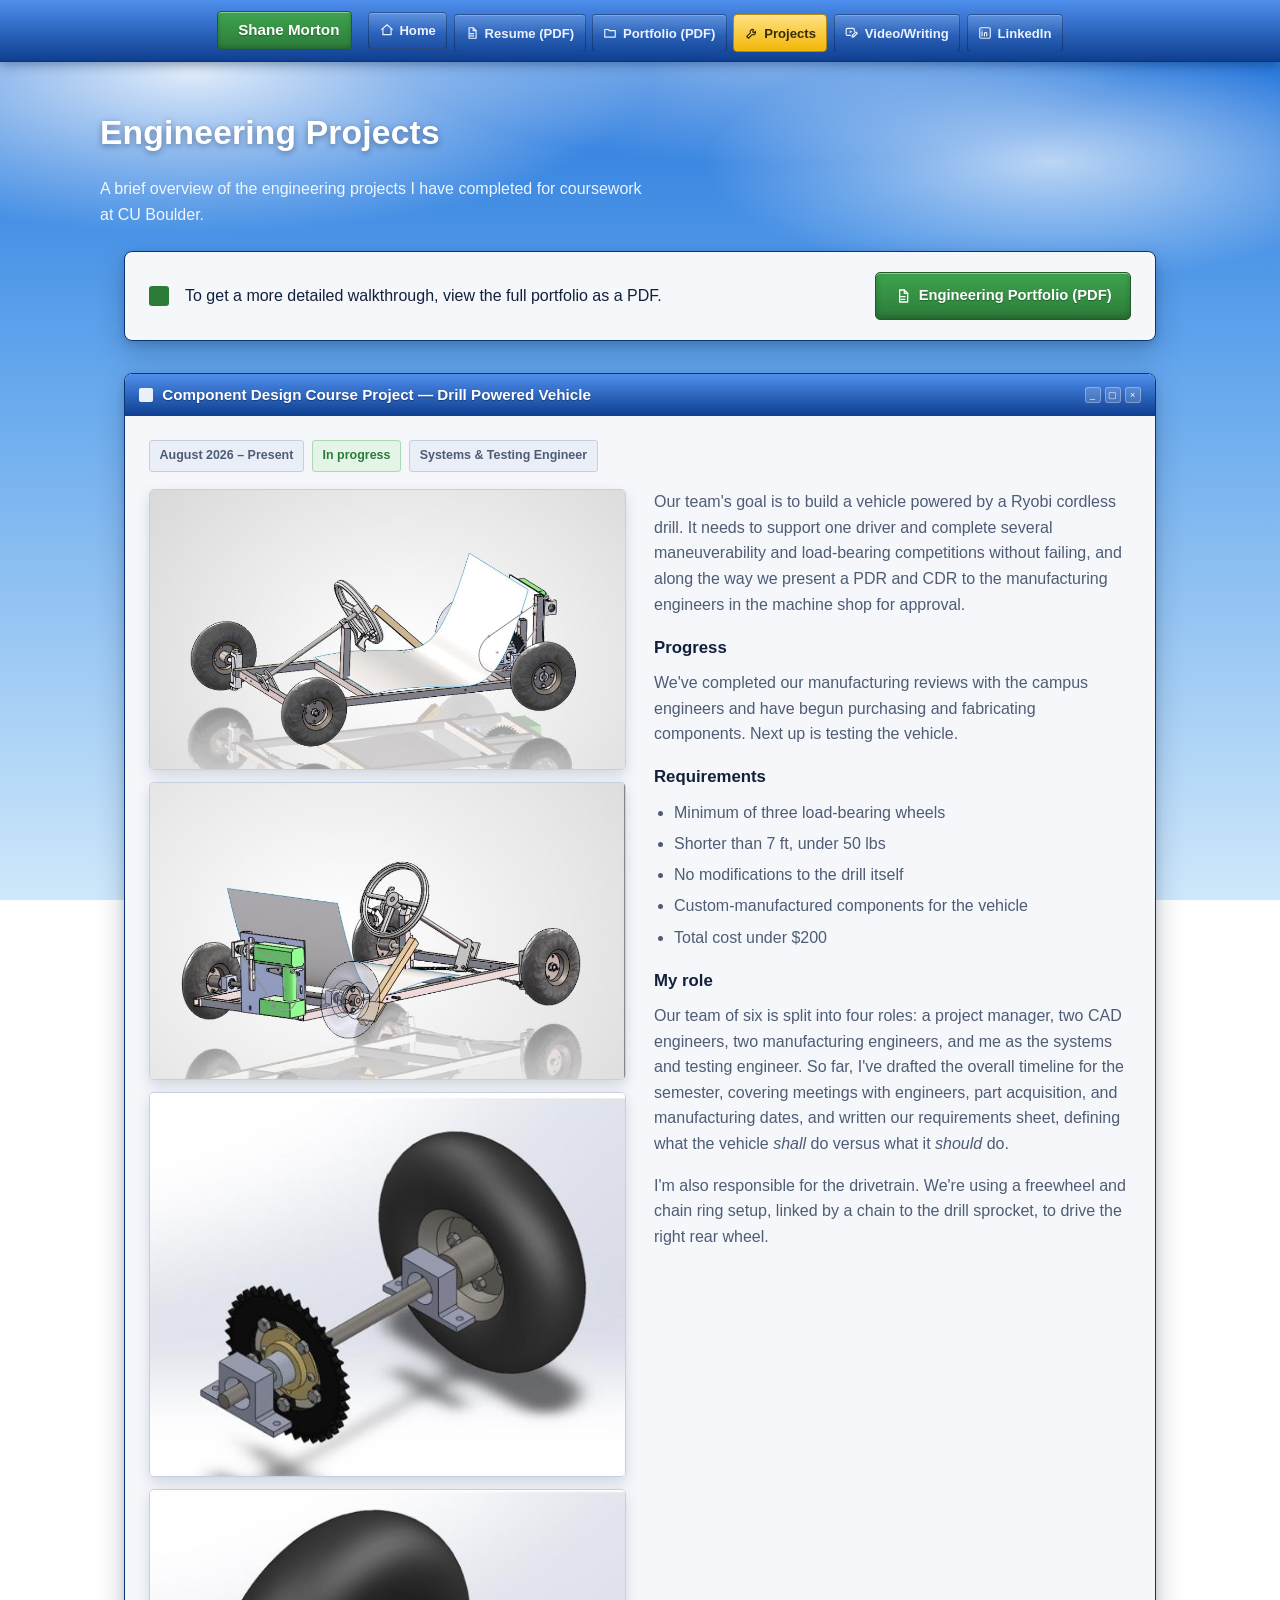
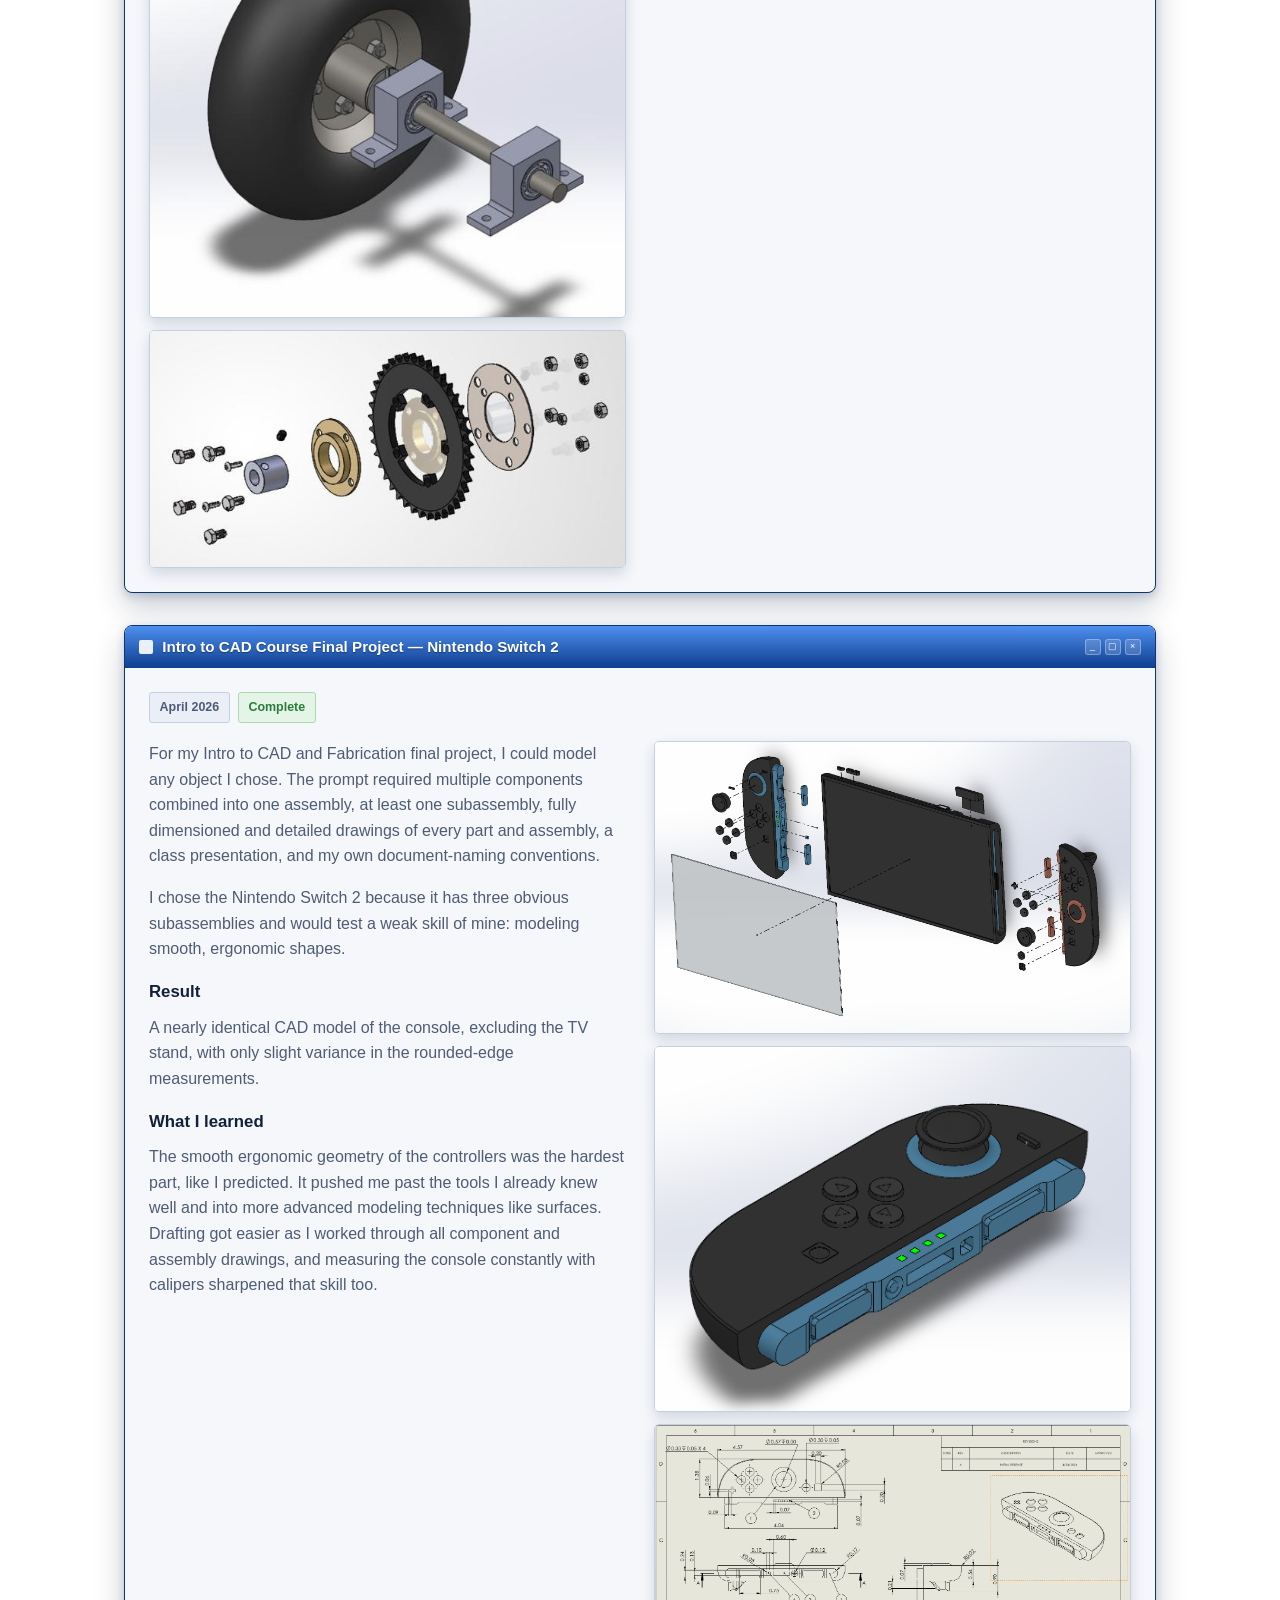
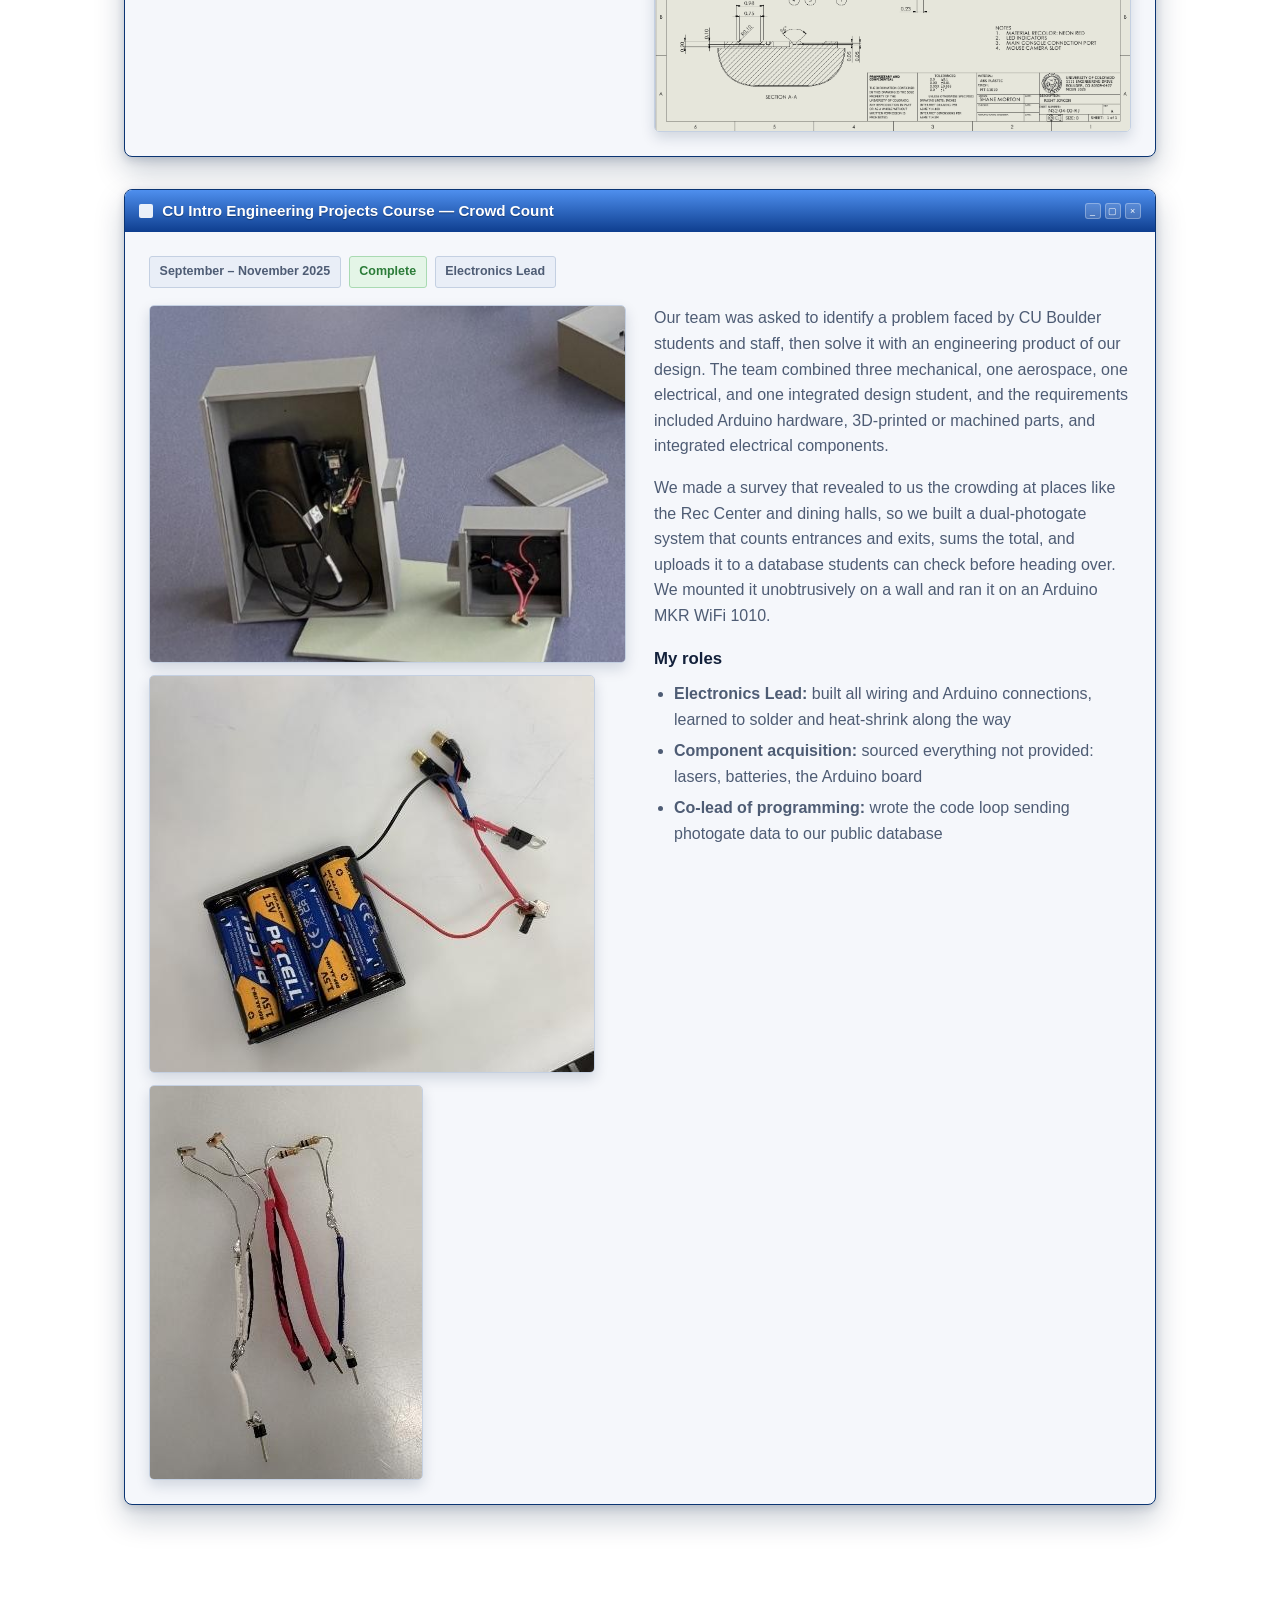
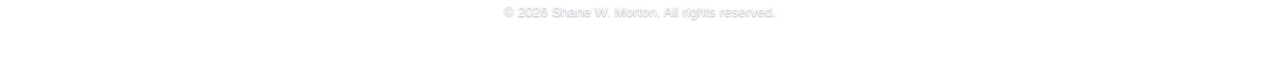
==== commit 9d11b904: "Revise Drill Powered Vehicle project information Updated project details for the Drill Powered Vehic" ====
--- a/projects.html
+++ b/projects.html
@@ -62,7 +62,7 @@
 
     <div class="projects-list">
       
-      <!-- Project 1: Drill Powered Vehicle -->
+            <!-- Project 1: Drill Powered Vehicle -->
       <article class="win" id="drill-vehicle">
         <div class="win__titlebar">
           <span class="win__titlebar-icon"></span>
@@ -79,11 +79,16 @@
           </div>
           <div class="project__layout">
             <div class="project__media">
-              <img src="assets/img/drill-vehicle-sketch.png" alt="Early CAD sketch and part drawing for the drill-powered vehicle frame">
-              <img src="assets/img/Screenshot 2026-09-28 224056.png" alt="Early CAD sketch and part drawing for the drill-powered vehicle frame">
+              <img src="assets/img/drill-vehicle-cad-front.jpg" alt="CAD render of the full drill-powered vehicle assembly from the front, showing the frame, steering wheel, seat panel, and four wheels">
+              <img src="assets/img/drill-vehicle-cad-rear.jpg" alt="CAD render of the drill-powered vehicle from the rear, showing the Ryobi drill mounted on its plate next to the rear axle">
+              <img src="assets/img/drill-vehicle-axle-drive-side.jpg" alt="Rear axle assembly viewed from the drive side, with the chain ring, pillow-block bearings, shaft, and wheel">
+              <img src="assets/img/drill-vehicle-axle-wheel-side.jpg" alt="Rear axle assembly viewed from the wheel side, with the wheel, shaft, and two pillow-block bearings">
+              <img src="assets/img/drill-vehicle-freewheel-exploded.jpg" alt="Exploded view of the freewheel and chain ring assembly, showing the bolts, shaft collar, flanged bushing, chain ring, backing plate, and nuts">
             </div>
             <div class="project__text">
-              <p>Our team's goal is to build a vehicle powered by a Ryobi cordless drill. It needs to support one driver and complete several maneuverability and load-bearing competitions without failing, and along the way we'll present a PDR and CDR to the manufacturing engineers in the machine shop for approval.</p>
+              <p>Our team's goal is to build a vehicle powered by a Ryobi cordless drill. It needs to support one driver and complete several maneuverability and load-bearing competitions without failing, and along the way we present a PDR and CDR to the manufacturing engineers in the machine shop for approval.</p>
+              <h3>Progress</h3>
+              <p>We've completed our manufacturing reviews with the campus engineers and have begun purchasing and fabricating components. Next up is testing the vehicle.</p>
               <h3>Requirements</h3>
               <ul>
                 <li>Minimum of three load-bearing wheels</li>
@@ -93,7 +98,8 @@
                 <li>Total cost under $200</li>
               </ul>
               <h3>My role</h3>
-              <p>Our team of six is split into a project manager, two CAD engineers, two manufacturing engineers, and me as the systems and testing engineer. So far, I've drafted the overall timeline for the semester meetings, part acquisition, and manufacturing dates and written our requirements sheet, defining what the vehicle <em>shall</em> do versus what it <em>should</em> do. As a team, we've started initial frame modeling and are brainstorming the components we'll need.</p>
+              <p>Our team of six is split into four roles: a project manager, two CAD engineers, two manufacturing engineers, and me as the systems and testing engineer. So far, I've drafted the overall timeline for the semester, covering meetings with engineers, part acquisition, and manufacturing dates, and written our requirements sheet, defining what the vehicle <em>shall</em> do versus what it <em>should</em> do.</p>
+              <p>I'm also responsible for the drivetrain. We're using a freewheel and chain ring setup, linked by a chain to the drill sprocket, to drive the right rear wheel.</p>
             </div>
           </div>
         </div>
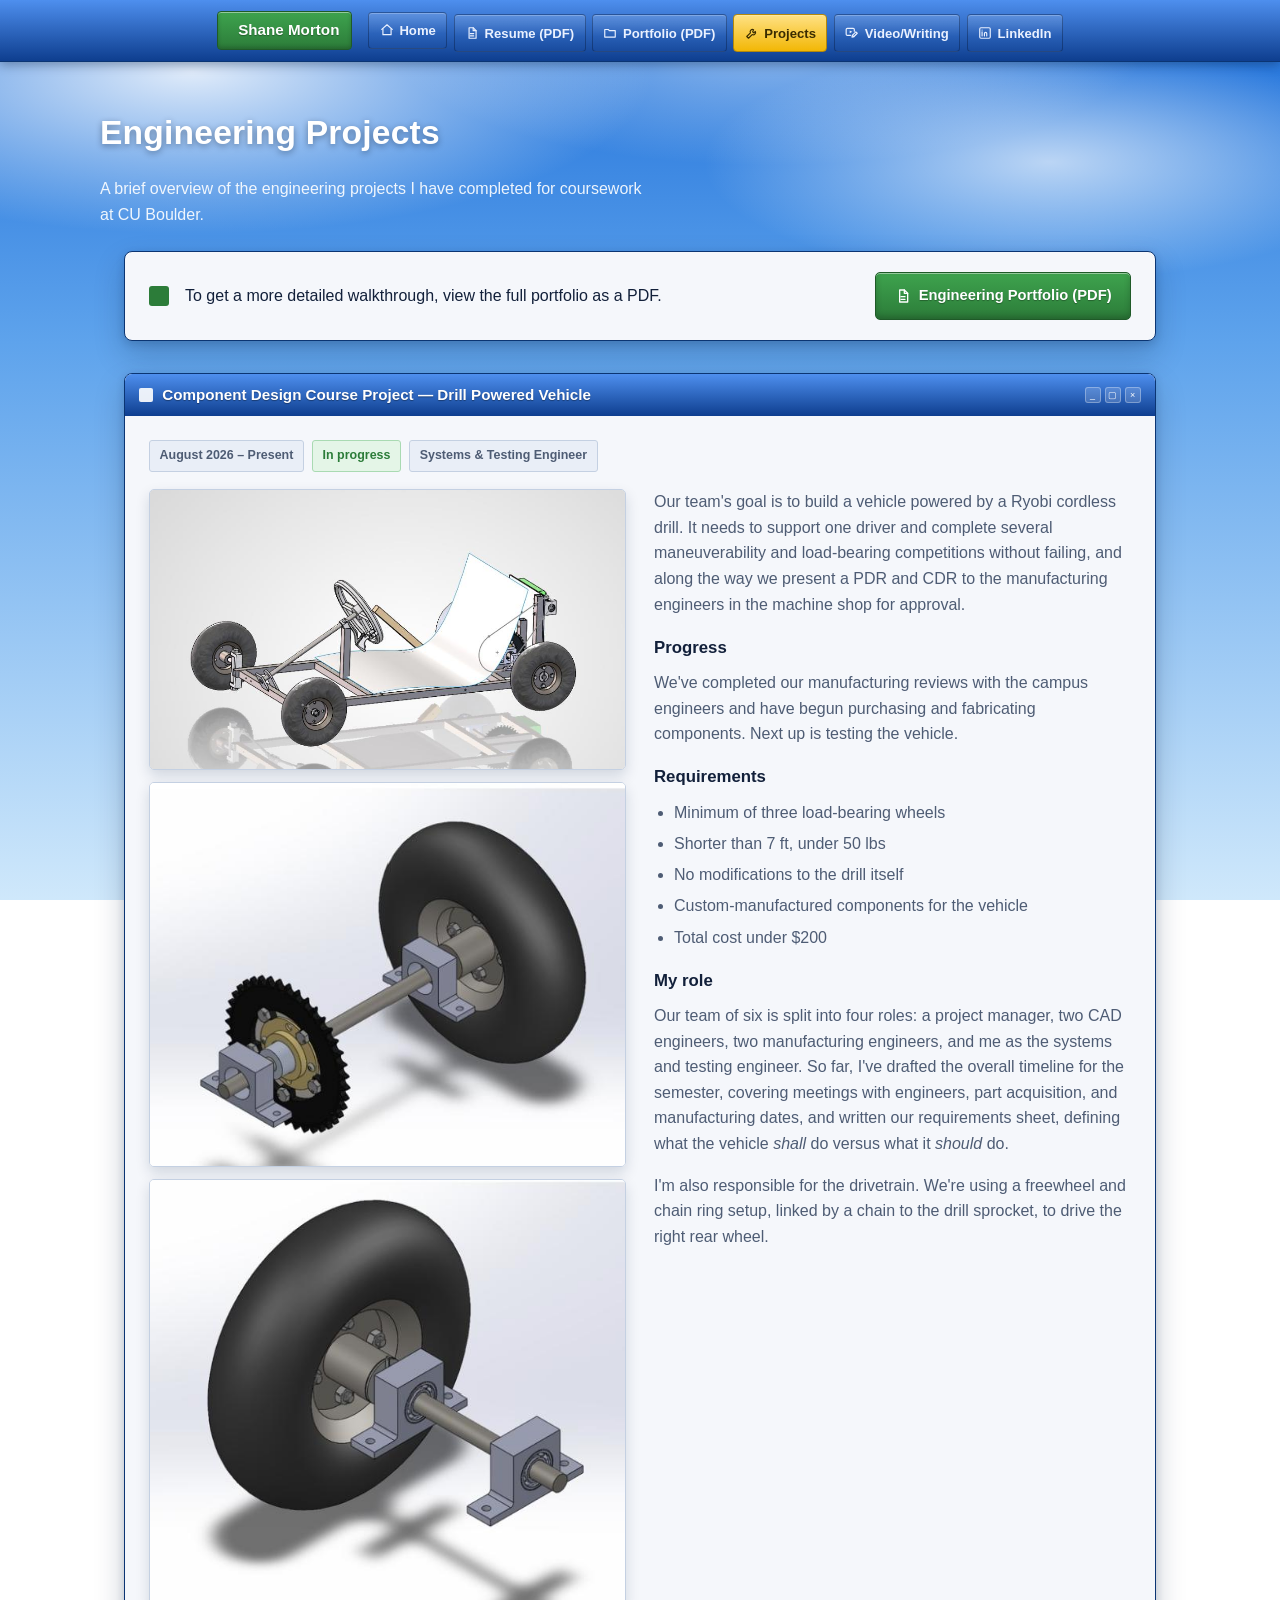
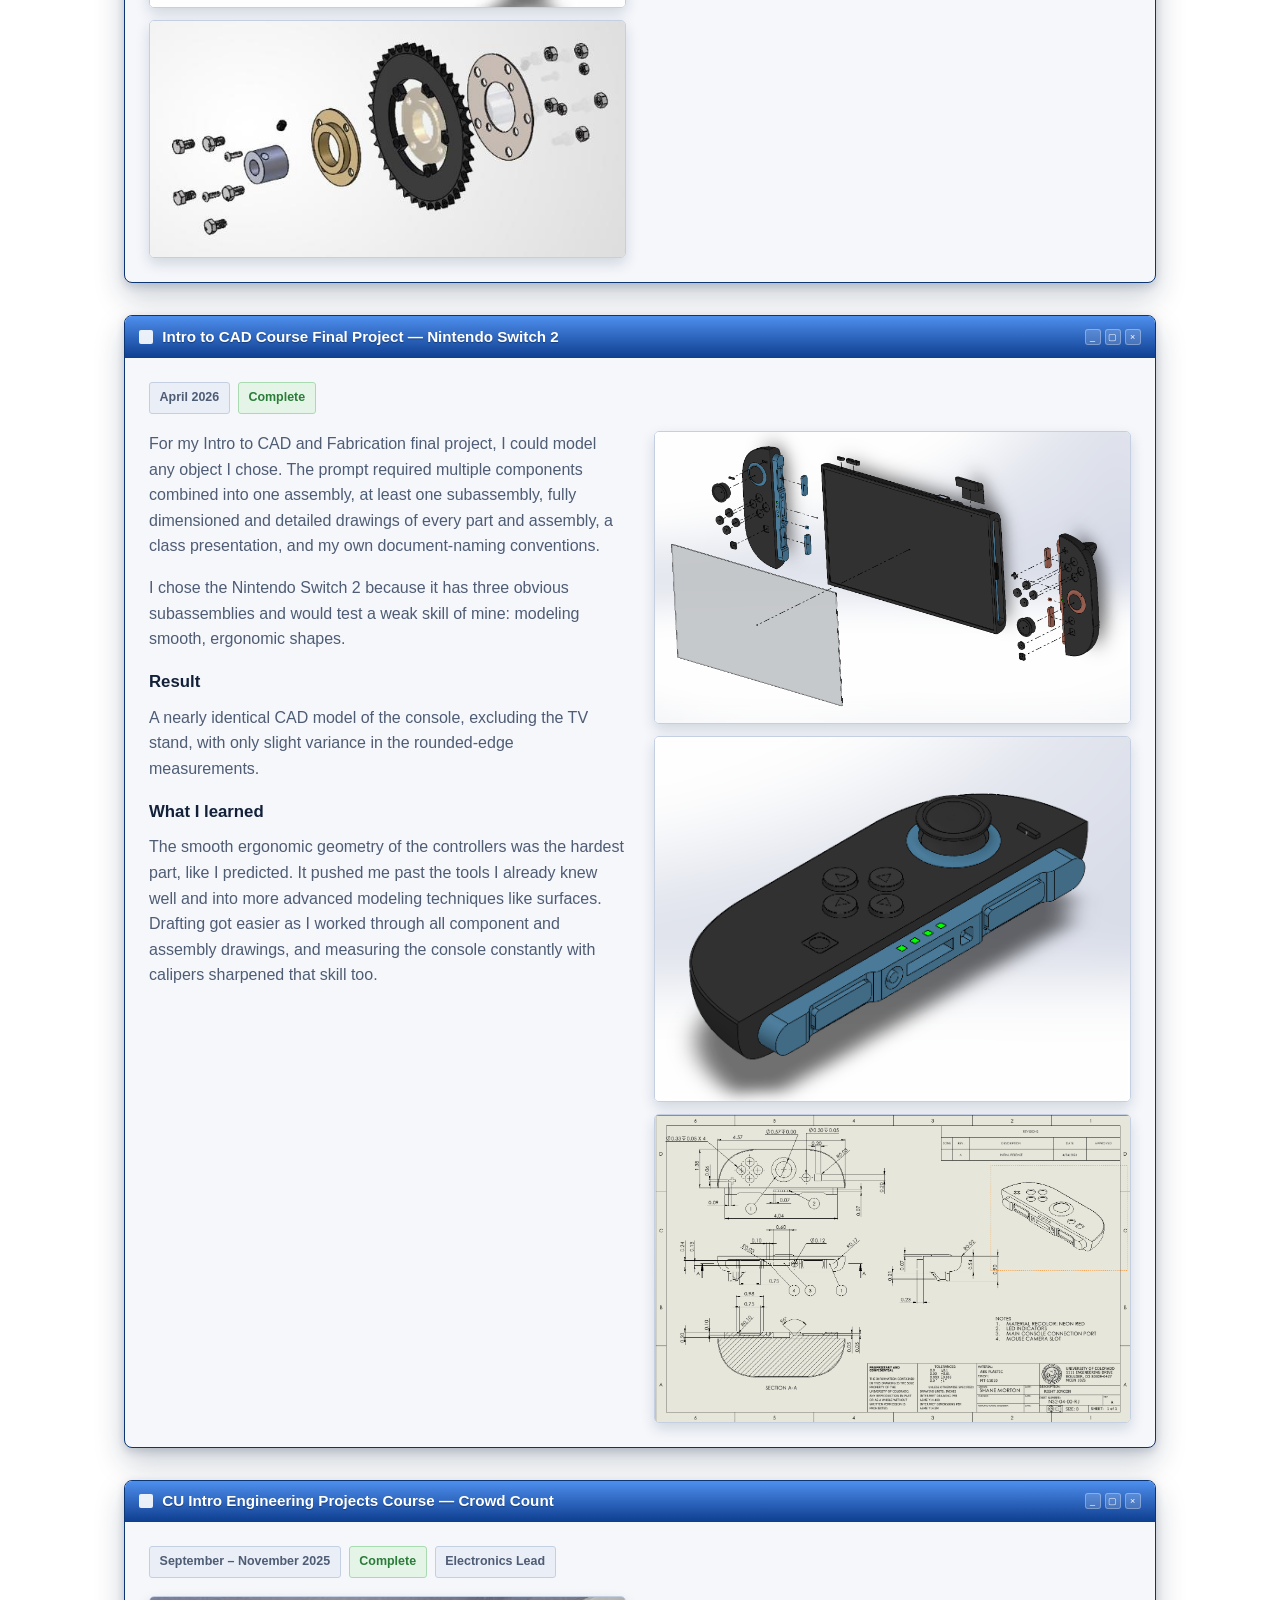
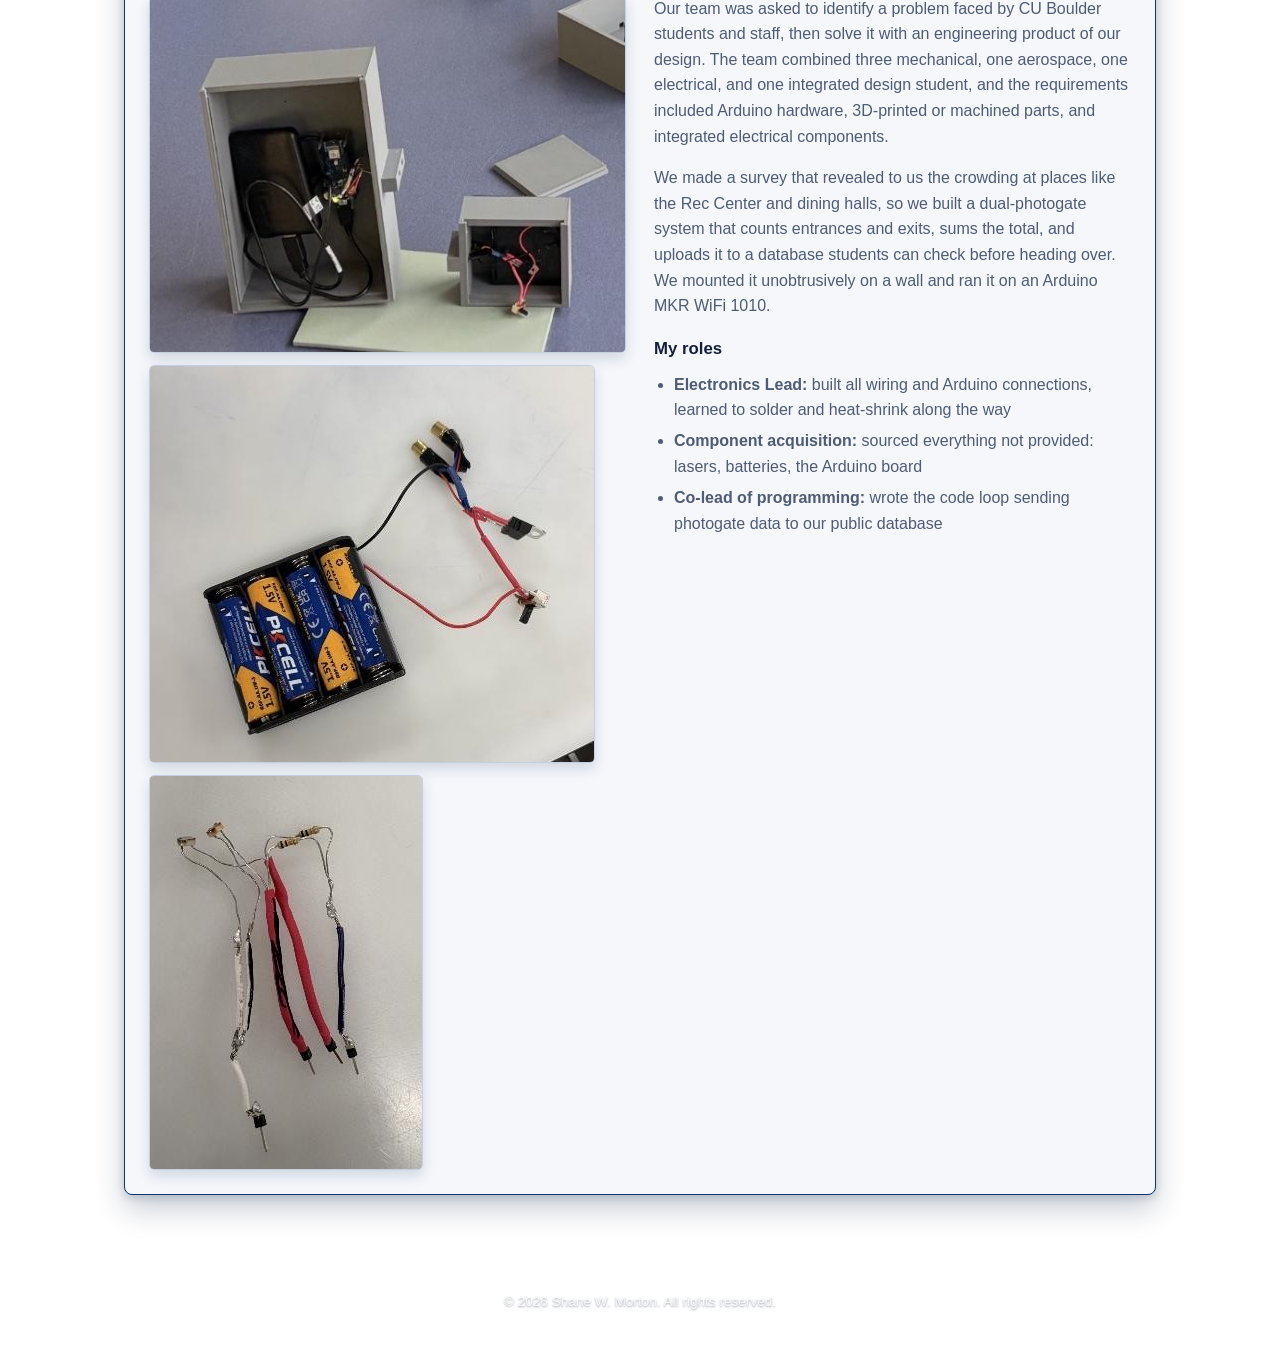
==== commit 0387ed49: "Remove rear image of drill-powered vehicle Removed rear image of drill-powered vehicle from projects" ====
--- a/projects.html
+++ b/projects.html
@@ -80,7 +80,6 @@
           <div class="project__layout">
             <div class="project__media">
               <img src="assets/img/drill-vehicle-cad-front.jpg" alt="CAD render of the full drill-powered vehicle assembly from the front, showing the frame, steering wheel, seat panel, and four wheels">
-              <img src="assets/img/drill-vehicle-cad-rear.jpg" alt="CAD render of the drill-powered vehicle from the rear, showing the Ryobi drill mounted on its plate next to the rear axle">
               <img src="assets/img/drill-vehicle-axle-drive-side.jpg" alt="Rear axle assembly viewed from the drive side, with the chain ring, pillow-block bearings, shaft, and wheel">
               <img src="assets/img/drill-vehicle-axle-wheel-side.jpg" alt="Rear axle assembly viewed from the wheel side, with the wheel, shaft, and two pillow-block bearings">
               <img src="assets/img/drill-vehicle-freewheel-exploded.jpg" alt="Exploded view of the freewheel and chain ring assembly, showing the bolts, shaft collar, flanged bushing, chain ring, backing plate, and nuts">
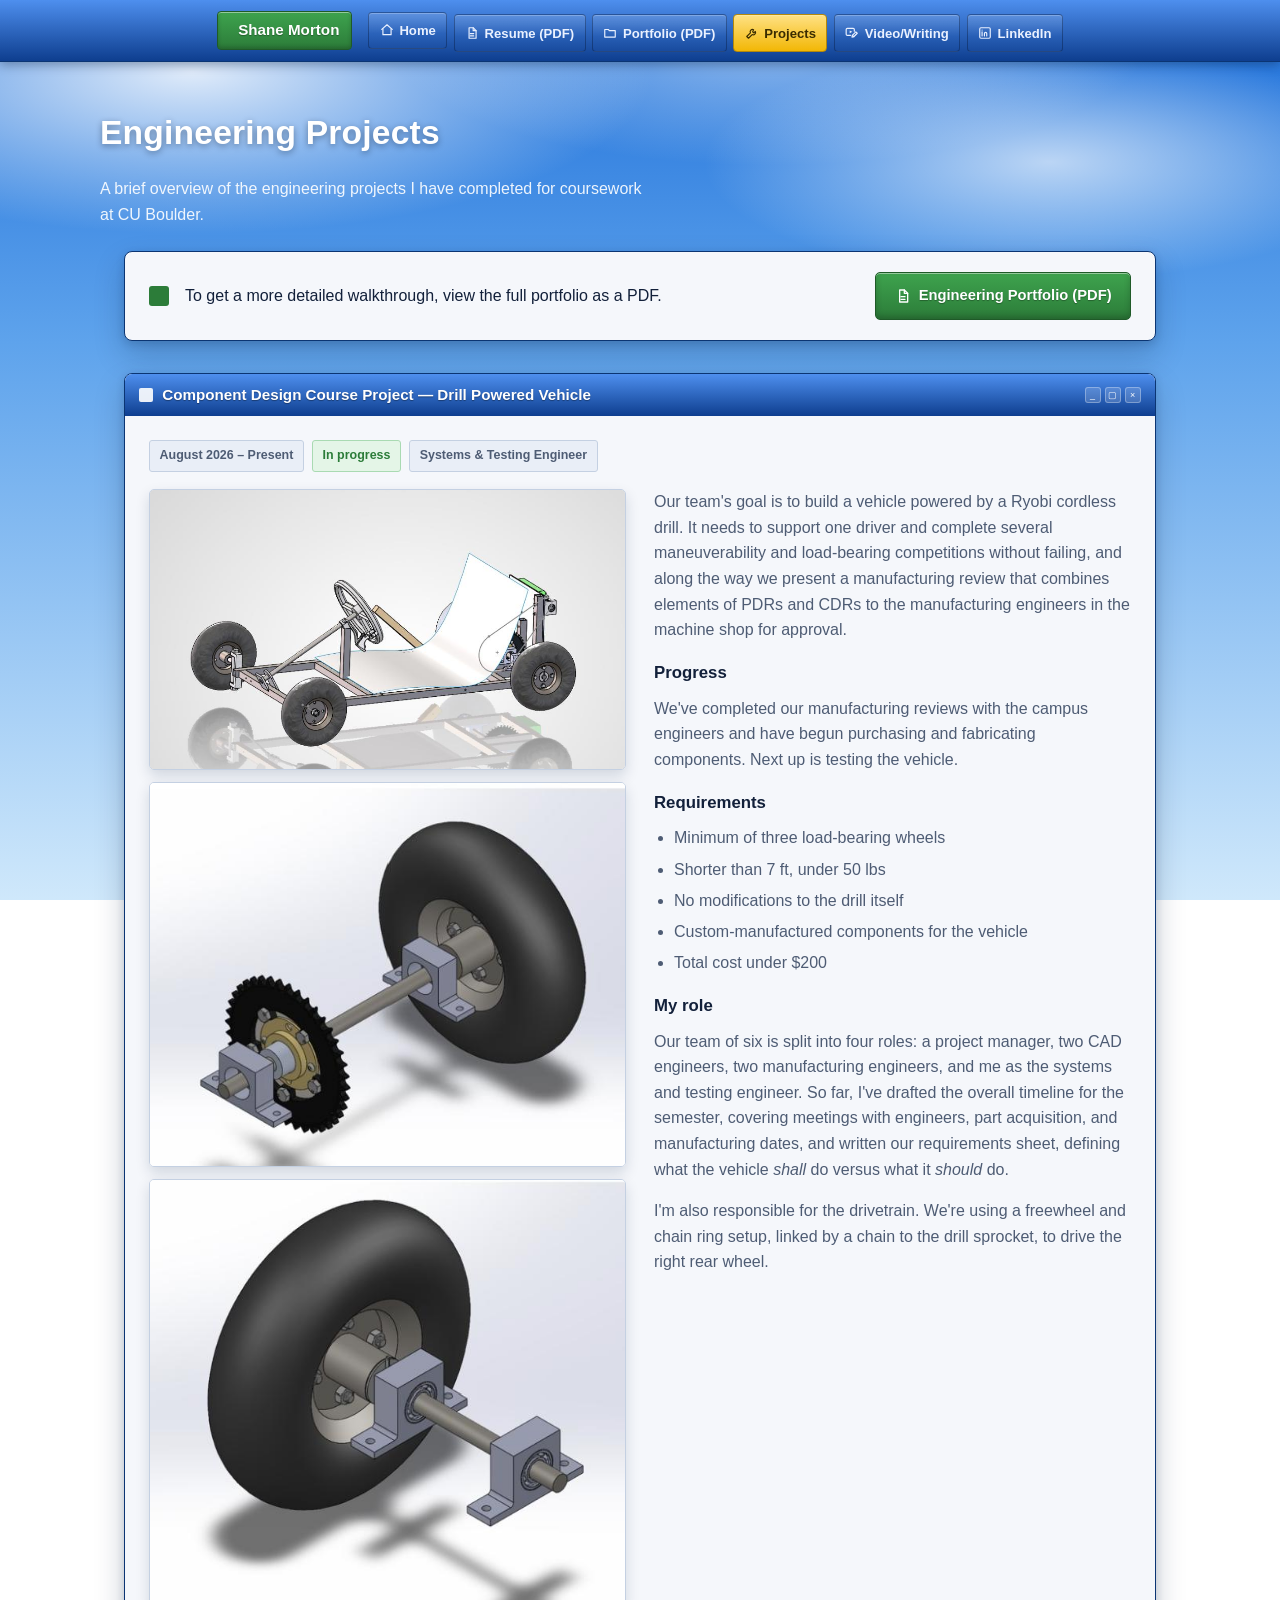
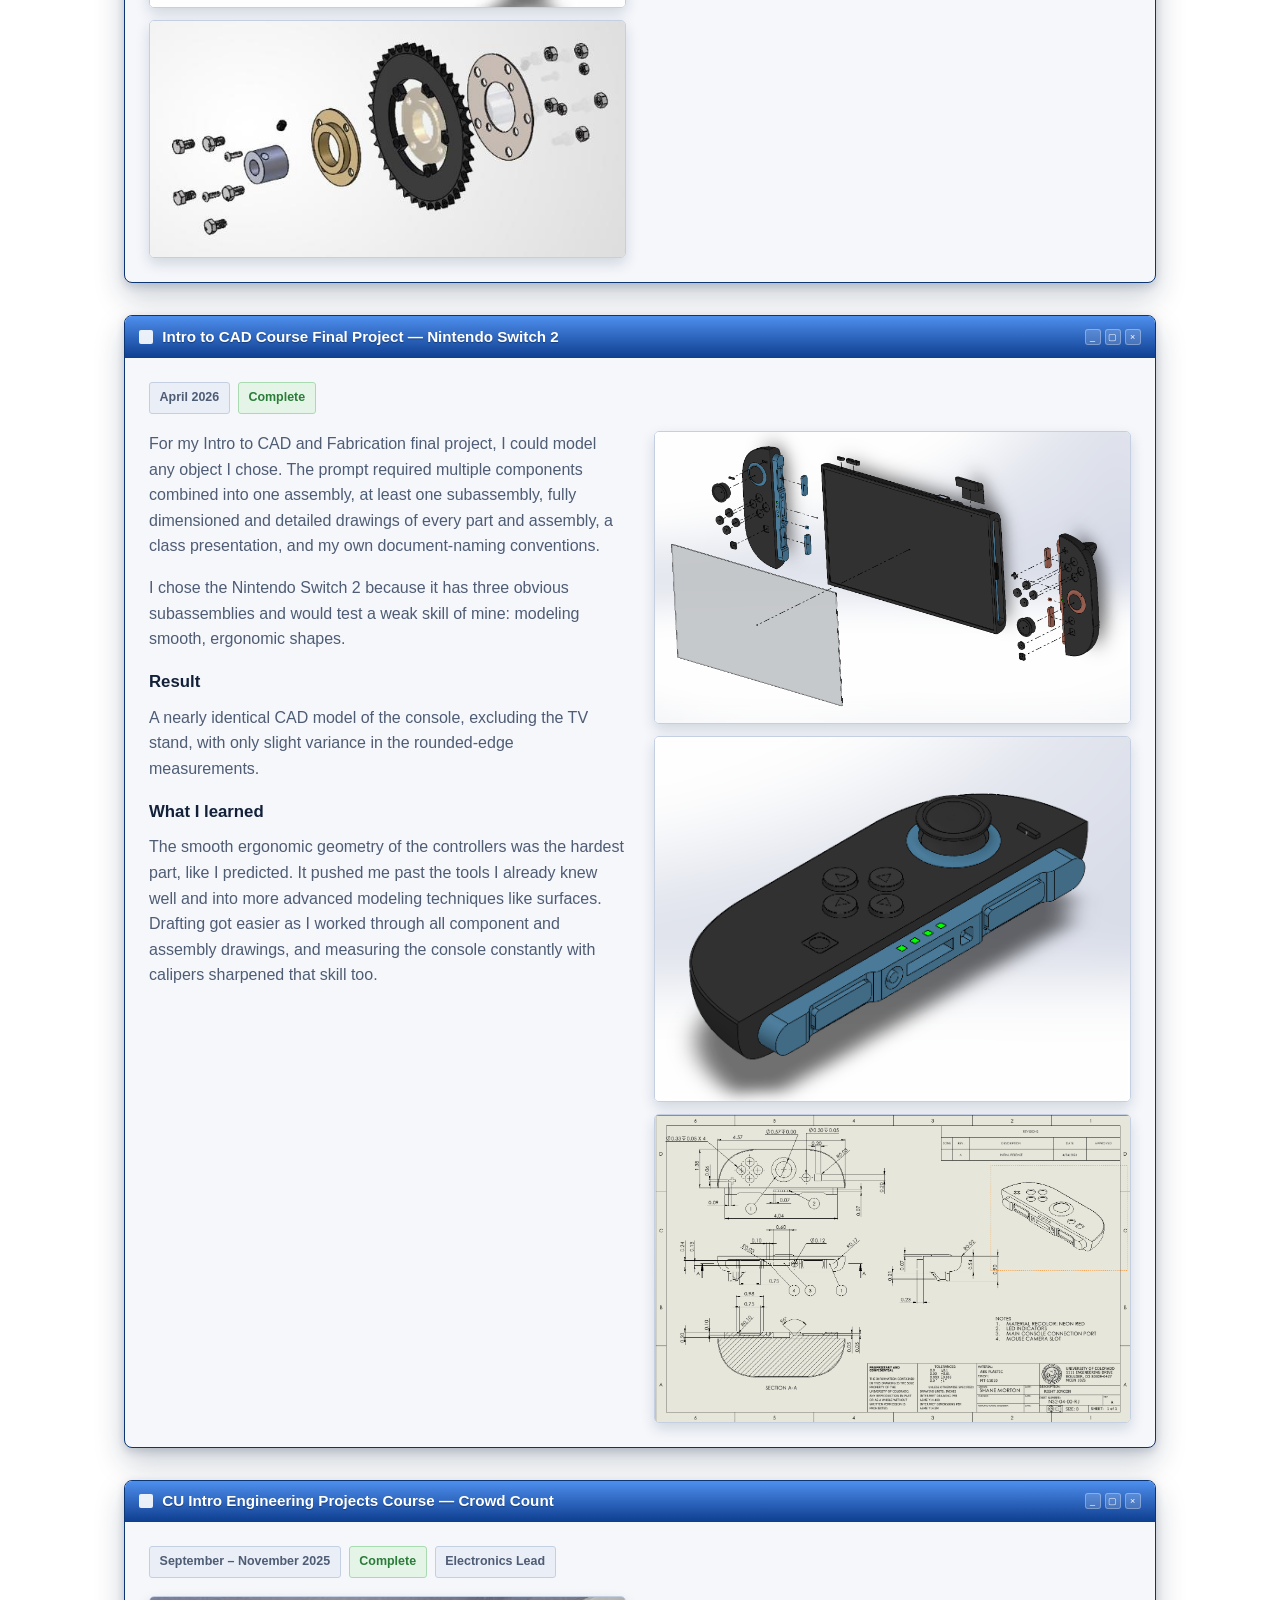
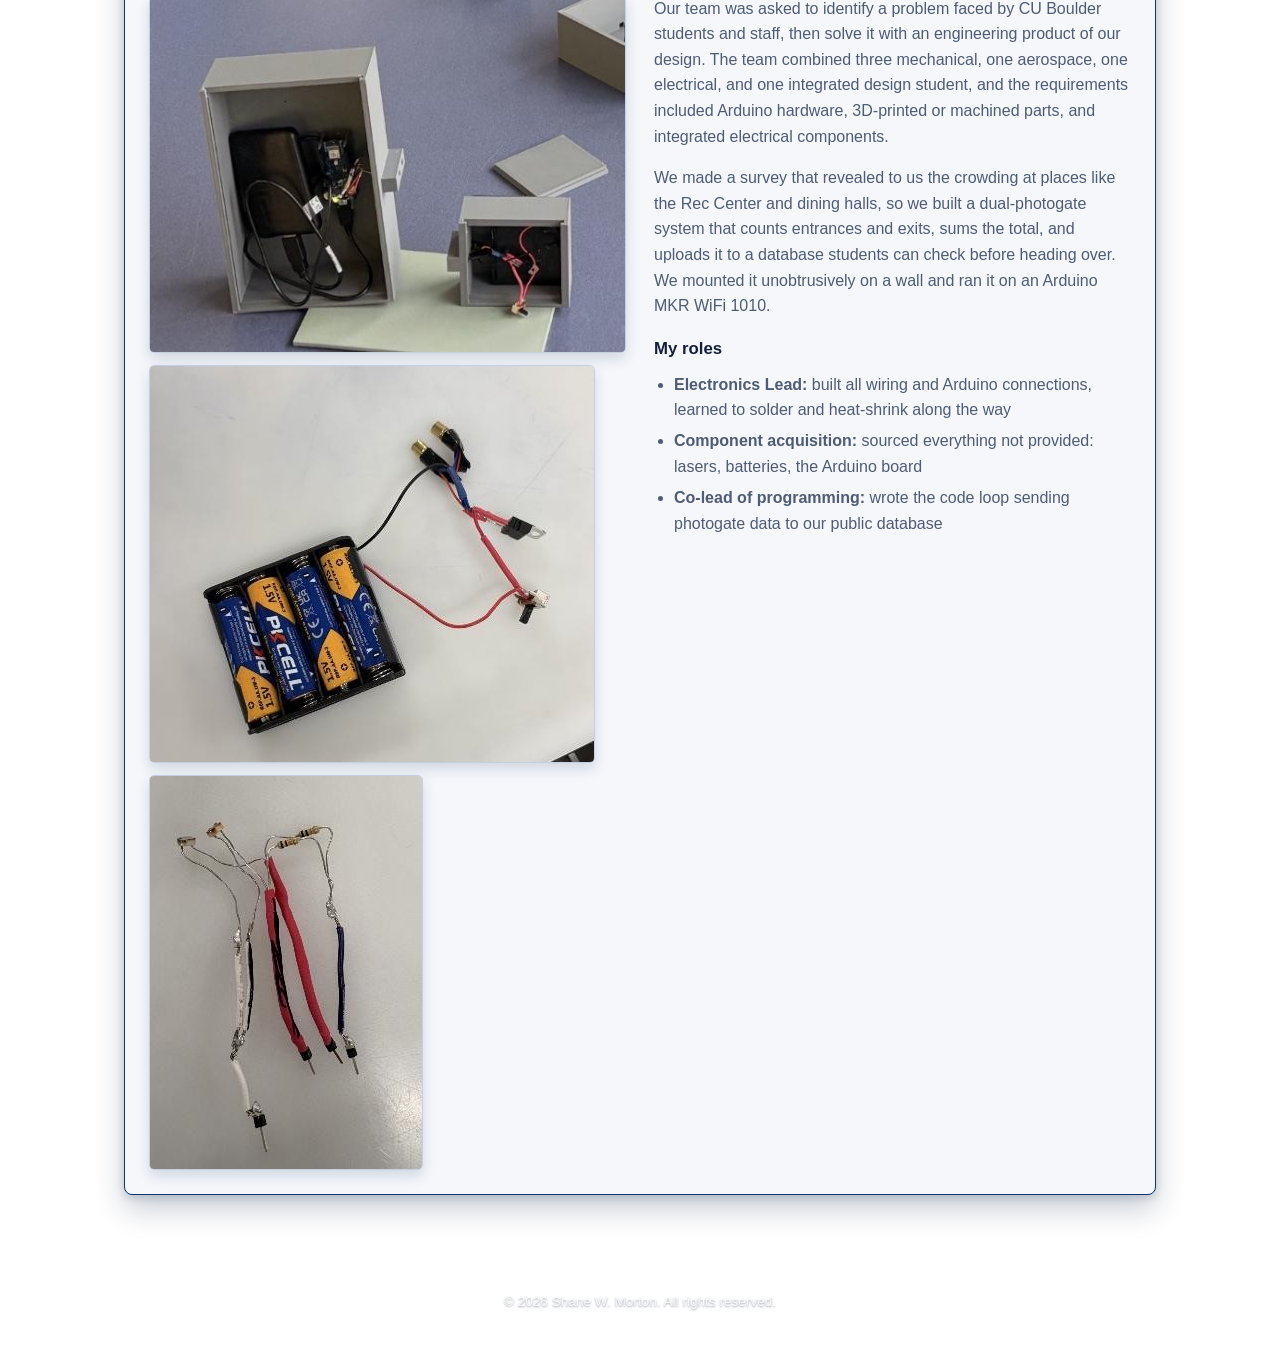
==== commit c25fa98e: "Clarify project description regarding manufacturing review Updated project description to clarify ma" ====
--- a/projects.html
+++ b/projects.html
@@ -85,7 +85,7 @@
               <img src="assets/img/drill-vehicle-freewheel-exploded.jpg" alt="Exploded view of the freewheel and chain ring assembly, showing the bolts, shaft collar, flanged bushing, chain ring, backing plate, and nuts">
             </div>
             <div class="project__text">
-              <p>Our team's goal is to build a vehicle powered by a Ryobi cordless drill. It needs to support one driver and complete several maneuverability and load-bearing competitions without failing, and along the way we present a PDR and CDR to the manufacturing engineers in the machine shop for approval.</p>
+              <p>Our team's goal is to build a vehicle powered by a Ryobi cordless drill. It needs to support one driver and complete several maneuverability and load-bearing competitions without failing, and along the way we present a manufacturing review that combines elements of PDRs and CDRs to the manufacturing engineers in the machine shop for approval.</p>
               <h3>Progress</h3>
               <p>We've completed our manufacturing reviews with the campus engineers and have begun purchasing and fabricating components. Next up is testing the vehicle.</p>
               <h3>Requirements</h3>
